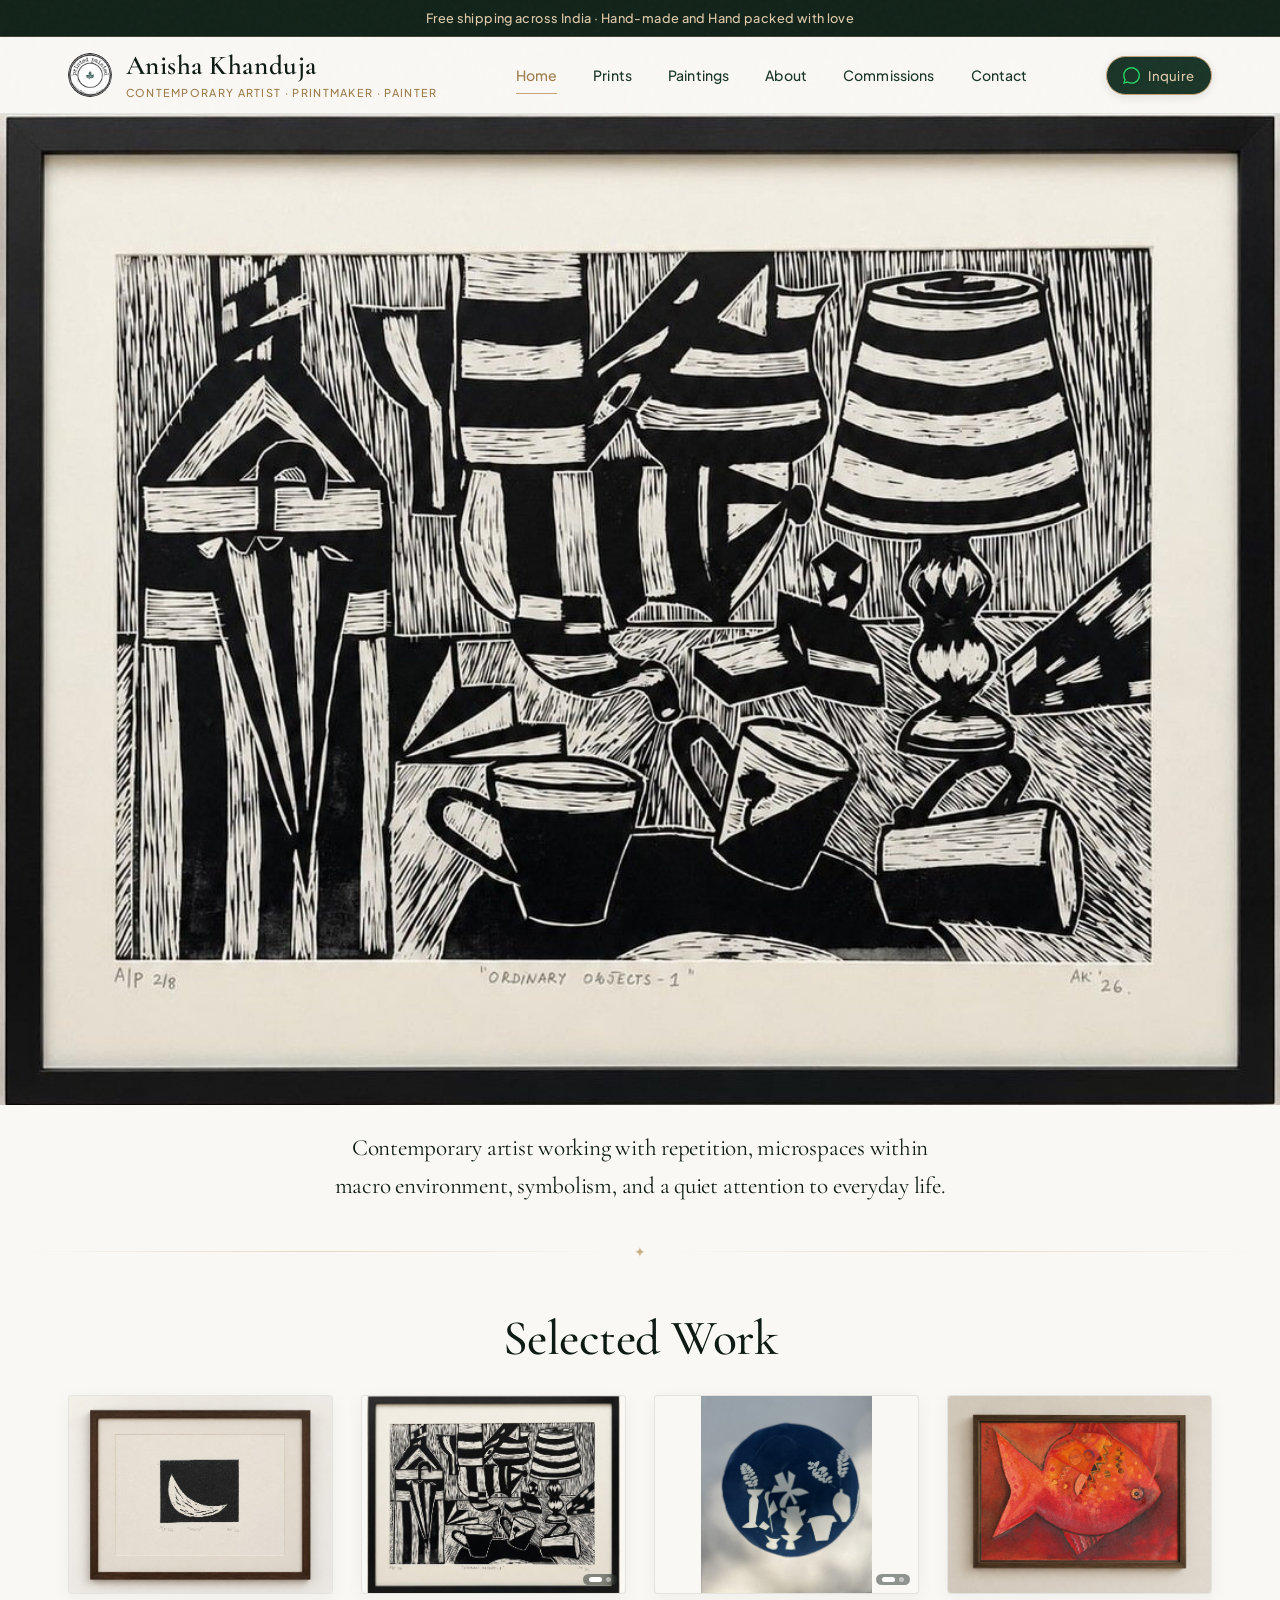
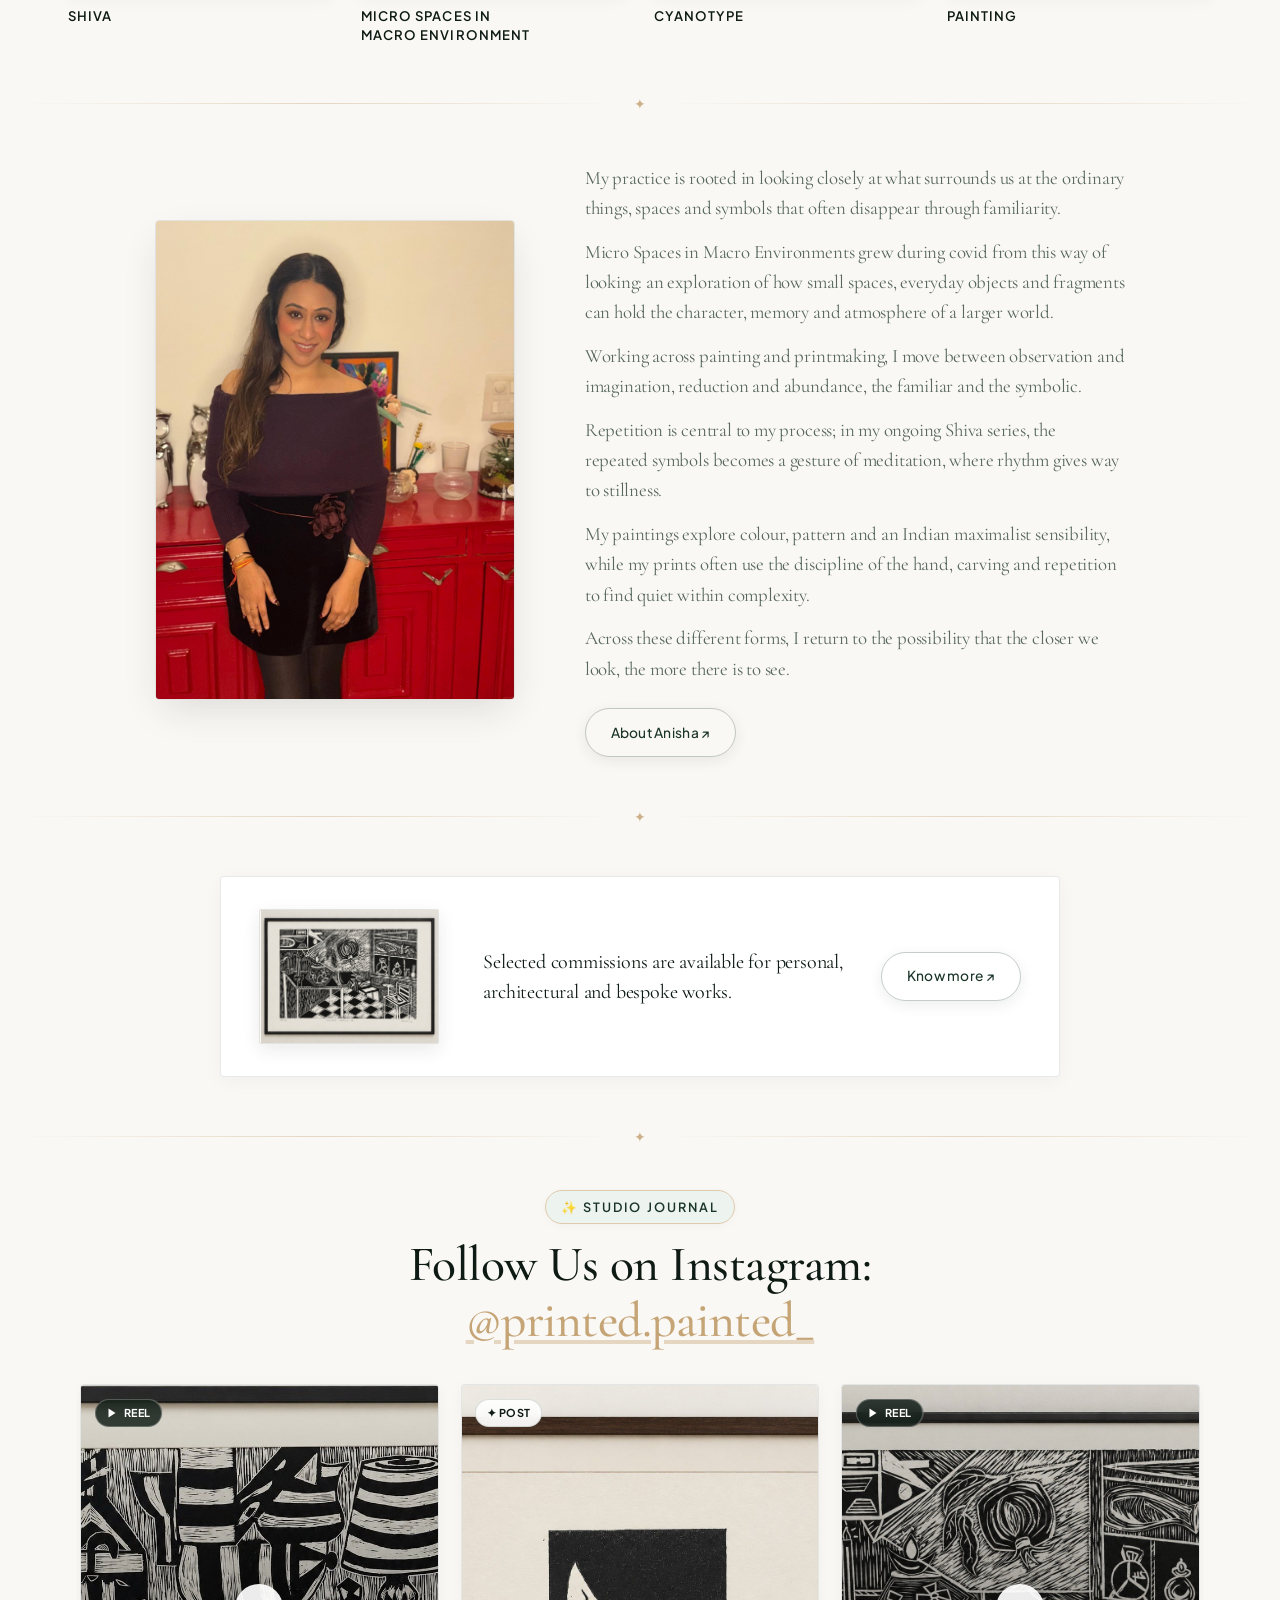
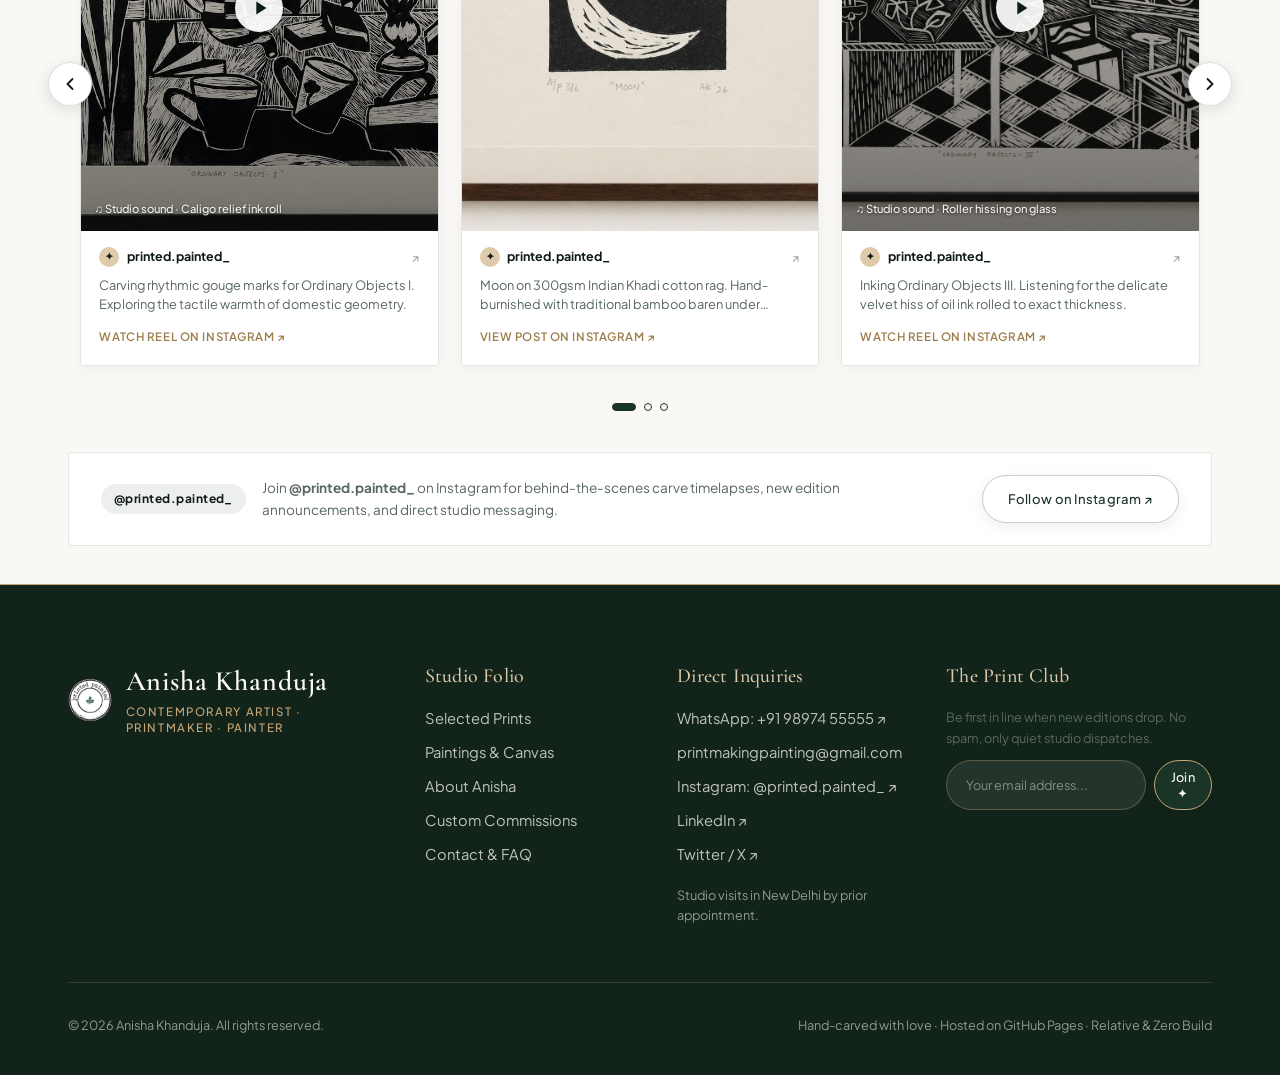
==== index.html @ 87124562 "Tighten section spacing, full-bleed hero slideshows, remove screen printing, update Instagram header" ====
<!DOCTYPE html>
<html lang="en">
<head>
  <meta charset="UTF-8">
  <meta name="viewport" content="width=device-width, initial-scale=1.0">
  
  <!-- Primary Meta Tags -->
  <title>Anisha Khanduja — Contemporary Artist · Printmaker · Painter</title>
  <meta name="title" content="Anisha Khanduja — Contemporary Artist · Printmaker · Painter">
  <meta name="description" content="Contemporary artist working with repetition, microspaces within macro environment, symbolism, and a quiet attention to everyday life. Original relief prints and paintings by Anisha Khanduja.">
  <meta name="keywords" content="contemporary artist, printmaker, painter, linocut prints, original paintings, relief printing, art monograph, Indian contemporary art">
  <meta name="author" content="Anisha Khanduja">

  <!-- Open Graph / Facebook / Instagram / WhatsApp -->
  <meta property="og:type" content="website">
  <meta property="og:title" content="Anisha Khanduja — Contemporary Artist · Printmaker · Painter">
  <meta property="og:description" content="Contemporary artist working with repetition, microspaces within macro environment, symbolism, and a quiet attention to everyday life.">
  <meta property="og:image" content="assets/img/prints/ordinary-objects-1.jpg">

  <!-- Twitter -->
  <meta property="twitter:card" content="summary_large_image">
  <meta property="twitter:title" content="Anisha Khanduja — Contemporary Artist · Printmaker · Painter">
  <meta property="twitter:description" content="Contemporary artist working with repetition, microspaces within macro environment, symbolism, and a quiet attention to everyday life.">
  <meta property="twitter:image" content="assets/img/prints/ordinary-objects-1.jpg">

  <!-- Favicon -->
  <link rel="icon" type="image/jpeg" href="assets/img/branding/logo.png">

  <!-- Google Fonts: Cormorant Garamond & Plus Jakarta Sans -->
  <link rel="preconnect" href="https://fonts.googleapis.com">
  <link rel="preconnect" href="https://fonts.gstatic.com" crossorigin>
  <link href="https://fonts.googleapis.com/css2?family=Cormorant+Garamond:ital,wght@0,300;0,400;0,500;0,600;0,700;1,400;1,600&family=Plus+Jakarta+Sans:ital,wght@0,400;0,500;0,600;0,700;1,400&display=swap" rel="stylesheet">

  <!-- Stylesheet (Relative Path for GitHub Pages) -->
  <link rel="stylesheet" href="css/style.css">
</head>
<body>

  <!-- Announcement Bar -->
  <div class="announcement-bar" role="region" aria-label="Announcement">
    <span>Free shipping across India · Hand-made and Hand packed with love</span>
  </div>

  <!-- Sticky Site Header -->
  <header class="site-header" id="header">
    <div class="container header-inner">
      <!-- Brand Wordmark -->
      <a href="index.html" class="brand" aria-label="Anisha Khanduja Studio Home">
        <img src="assets/img/branding/logo.png" alt="Anisha Khanduja Logo" class="brand-logo-img">
        <div class="brand-text">
          <span class="brand-name">Anisha Khanduja</span>
          <span class="brand-tagline">Contemporary Artist · Printmaker · Painter</span>
        </div>
      </a>

      <!-- Desktop Navigation -->
      <nav class="site-nav" aria-label="Main Navigation">
        <a href="index.html" class="nav-link active">Home</a>
        <a href="prints.html" class="nav-link">Prints</a>
        <a href="paintings.html" class="nav-link">Paintings</a>
        <a href="about.html" class="nav-link">About</a>
        <a href="commissions.html" class="nav-link">Commissions</a>
        <a href="contact.html" class="nav-link">Contact</a>
      </nav>

      <!-- Header Actions (Inquire on WhatsApp & Mobile Menu) -->
      <div class="header-actions">
        <a href="https://wa.me/919897455555" class="header-wa-btn" target="_blank" rel="noopener" aria-label="Inquire on WhatsApp">
          <svg width="17" height="17" viewBox="0 0 24 24" fill="currentColor">
            <path d="M.057 24l1.687-6.163c-1.041-1.804-1.588-3.849-1.587-5.946.003-6.556 5.338-11.891 11.893-11.891 3.181.001 6.167 1.24 8.413 3.488 2.245 2.248 3.481 5.236 3.48 8.414-.003 6.557-5.338 11.892-11.893 11.892-1.99-.001-3.951-.5-5.688-1.448l-6.305 1.654zm6.597-3.807c1.676.995 3.276 1.591 5.392 1.592 5.448 0 9.886-4.434 9.889-9.885.002-5.462-4.415-9.89-9.881-9.892-5.452 0-9.887 4.434-9.889 9.884-.001 2.225.651 3.891 1.746 5.634l-.999 3.648 3.742-.981z"/>
          </svg>
          <span class="header-wa-text">Inquire</span>
        </a>

        <!-- Mobile Hamburger Button -->
        <button class="menu-toggle" id="menu-toggle-btn" aria-label="Toggle navigation menu" aria-expanded="false">
          <span></span>
          <span></span>
          <span></span>
        </button>
      </div>
    </div>
  </header>

  <!-- Mobile Navigation Overlay & Slide Panel -->
  <div class="mobile-nav-overlay" id="mobile-nav-overlay"></div>
  <aside class="mobile-nav-panel" id="mobile-nav-panel" aria-label="Mobile Navigation">
    <div class="mobile-nav-header">
      <div class="brand">
        <img src="assets/img/branding/logo.png" alt="Anisha Khanduja Logo" class="brand-logo-img">
        <div class="brand-text">
          <span class="brand-name">Anisha Khanduja</span>
          <span class="brand-tagline">Contemporary Artist · Printmaker · Painter</span>
        </div>
      </div>
      <button class="modal-close-btn" id="mobile-nav-close" aria-label="Close menu">&times;</button>
    </div>
    <nav class="mobile-nav-links">
      <a href="index.html" class="mobile-nav-link active">Home</a>
      <a href="prints.html" class="mobile-nav-link">Prints</a>
      <a href="paintings.html" class="mobile-nav-link">Paintings</a>
      <a href="about.html" class="mobile-nav-link">About</a>
      <a href="commissions.html" class="mobile-nav-link">Commissions</a>
      <a href="contact.html" class="mobile-nav-link">Contact</a>
    </nav>
    <div class="mobile-nav-footer">
      <p style="font-size:var(--text-xs); color:var(--ink-muted); margin-bottom:1rem;">
        Questions about an edition or framing?
      </p>
      <a href="https://wa.me/919897455555" class="btn btn-whatsapp btn-full" target="_blank" rel="noopener">
        Chat on WhatsApp
      </a>
    </div>
  </aside>

  <!-- Main Page Content -->
  <main id="main-content">

    <!-- ================================================================
         HERO SECTION: Editorial Featured Artwork & Artist Intro
         ================================================================ -->
    <section class="hero-portfolio-section" id="hero">
      <!-- Full Horizontal Spread: Object 1 Covers the Entire Horizontal Space -->
      <div class="hero-fullwidth-spread reveal-on-scroll">
        <div class="hero-artwork-stage" id="hero-showcase-stage" title="Inspect relief ink texture">
          <div class="hero-artwork-mat">
            <img class="hero-showcase-img" id="hero-showcase-img" src="assets/img/prints/ordinary-objects-1.jpg" alt="Ordinary Objects I &mdash; artwork by Anisha Khanduja" width="1086" height="841" fetchpriority="high" decoding="async">
          </div>
          <div class="hero-loupe-lens" id="hero-loupe-lens"></div>
        </div>
      </div>

      <div class="container">
        <!-- Quiet Artist Intro (Beneath Featured Artwork, No Heading) -->
        <div class="hero-artist-intro-wrap reveal-on-scroll stagger-1">
          <p class="hero-artist-intro">
            Contemporary artist working with repetition, microspaces within macro environment, symbolism, and a quiet attention to everyday life.
          </p>
        </div>
      </div>
    </section>

    <!-- Gallery Architectural Divider -->
    <div class="gallery-divider" aria-hidden="true">
      <span class="divider-diamond">✦</span>
    </div>

    <!-- ================================================================
         SELECTED WORKS (4 Editorial Images in a Row)
         ================================================================ -->
    <section class="section selected-works-section" id="selected-works">
      <div class="container">
        
        <div class="section-header text-center reveal-on-scroll">
          <h2 class="section-title">Selected Work</h2>
        </div>

        <div class="selected-works-grid reveal-on-scroll">
          
          <!-- 1. SHIVA (Moon print) -->
          <div class="selected-work-item">
            <a href="prints.html" class="selected-work-card">
              <div class="selected-work-media">
                <img src="assets/img/prints/moon.jpg" alt="SHIVA — Moon print" loading="lazy">
              </div>
              <h3 class="selected-work-title">SHIVA</h3>
            </a>
          </div>

          <!-- 2. MICRO SPACES IN MACRO ENVIRONMENT (Ordinary Objects 1 & 3 Slideshow) -->
          <div class="selected-work-item">
            <a href="prints.html" class="selected-work-card">
              <div class="selected-work-media mini-slideshow" data-mini-slideshow data-interval="3400">
                <img class="mini-slide active" src="assets/img/prints/ordinary-objects-1.jpg" alt="Ordinary Objects I" loading="lazy">
                <img class="mini-slide" src="assets/img/prints/ordinary-objects-3.jpg" alt="Ordinary Objects III" loading="lazy">
                <div class="mini-slide-indicators" aria-hidden="true">
                  <span class="mini-slide-dot active"></span>
                  <span class="mini-slide-dot"></span>
                </div>
              </div>
              <h3 class="selected-work-title">MICRO SPACES IN MACRO ENVIRONMENT</h3>
            </a>
          </div>

          <!-- 3. CYANOTYPE (Circle 1 & Circle 2 Slideshow) -->
          <div class="selected-work-item">
            <a href="prints.html" class="selected-work-card">
              <div class="selected-work-media mini-slideshow" data-mini-slideshow data-interval="3400">
                <img class="mini-slide active" src="assets/img/cyanotype/cyanotype-circle-1.jpg" alt="Cyanotype Circle 1" loading="lazy">
                <img class="mini-slide" src="assets/img/cyanotype/cyanotype-circle-2.jpg" alt="Cyanotype Circle 2" loading="lazy">
                <div class="mini-slide-indicators" aria-hidden="true">
                  <span class="mini-slide-dot active"></span>
                  <span class="mini-slide-dot"></span>
                </div>
              </div>
              <h3 class="selected-work-title">CYANOTYPE</h3>
            </a>
          </div>

          <!-- 4. PAINTING (Fish Painting) -->
          <div class="selected-work-item">
            <a href="paintings.html" class="selected-work-card">
              <div class="selected-work-media">
                <img src="assets/img/paintings/fish-painting.jpg" alt="Fish Painting by Anisha Khanduja" loading="lazy">
              </div>
              <h3 class="selected-work-title">PAINTING</h3>
            </a>
          </div>

        </div>

      </div>
    </section>

    <!-- Gallery Architectural Divider -->
    <div class="gallery-divider" aria-hidden="true">
      <span class="divider-diamond">✦</span>
    </div>

    <!-- ================================================================
         ABOUT THE ARTIST (Short statement & photo parallel to text)
         ================================================================ -->
    <section class="section home-about-section" id="about-intro">
      <div class="container">
        <div class="home-about-parallel-grid reveal-on-scroll">
          <div class="home-about-media">
            <img src="assets/img/studio/anisha-khanduja.jpg" alt="Anisha Khanduja in the studio" loading="lazy">
          </div>
          <div class="home-about-content">
            <div class="home-about-text">
              <p>My practice is rooted in looking closely at what surrounds us at the ordinary things, spaces and symbols that often disappear through familiarity.</p>
              <p>Micro Spaces in Macro Environments grew during covid from this way of looking: an exploration of how small spaces, everyday objects and fragments can hold the character, memory and atmosphere of a larger world.</p>
              <p>Working across painting and printmaking, I move between observation and imagination, reduction and abundance, the familiar and the symbolic.</p>
              <p>Repetition is central to my process; in my ongoing Shiva series, the repeated symbols becomes a gesture of meditation, where rhythm gives way to stillness.</p>
              <p>My paintings explore colour, pattern and an Indian maximalist sensibility, while my prints often use the discipline of the hand, carving and repetition to find quiet within complexity.</p>
              <p>Across these different forms, I return to the possibility that the closer we look, the more there is to see.</p>
            </div>
            <div class="home-about-action">
              <a href="about.html" class="btn btn-secondary">
                About Anisha ↗
              </a>
            </div>
          </div>
        </div>
      </div>
    </section>

    <!-- Gallery Architectural Divider -->
    <div class="gallery-divider" aria-hidden="true">
      <span class="divider-diamond">✦</span>
    </div>

    <!-- ================================================================
         COMMISSIONS SECTION (Object 3 image reduced, adjacent in same horizon)
         ================================================================ -->
    <section class="section home-commissions-section" id="commissions-intro">
      <div class="container">
        <div class="home-commissions-horizon-wrap reveal-on-scroll">
          <!-- Reduced Compact Image: Object 3 Art Piece -->
          <div class="home-commissions-thumb">
            <img src="assets/img/prints/ordinary-objects-3.jpg" alt="Ordinary Objects III linocut print by Anisha Khanduja" loading="lazy">
          </div>
          <!-- Adjacent in Same Horizon: Text & CTA -->
          <div class="home-commissions-horizon-content">
            <p class="home-commissions-text">
              Selected commissions are available for personal, architectural and bespoke works.
            </p>
            <div class="home-commissions-action">
              <a href="commissions.html" class="btn btn-secondary">
                Know more ↗
              </a>
            </div>
          </div>
        </div>
      </div>
    </section>

    <!-- Gallery Architectural Divider -->
    <div class="gallery-divider" aria-hidden="true">
      <span class="divider-diamond">✦</span>
    </div>

    <!-- ================================================================
         INSTAGRAM FEEDS & REELS SLIDESHOW
         ================================================================ -->
    <section class="section insta-strip-section" id="instagram">
      <div class="container">
        <div class="section-header text-center reveal-on-scroll">
          <div class="eyebrow">✨ Studio Journal</div>
          <h2 class="section-title">Follow Us on Instagram: <a href="https://www.instagram.com/printed.painted_/" target="_blank" rel="noopener" class="insta-title-link">@printed.painted_</a></h2>
        </div>

        <!-- Carousel Container -->
        <div class="insta-carousel-wrap reveal-on-scroll stagger-1" id="insta-carousel" aria-roledescription="carousel" aria-label="Instagram posts and reels">
          
          <!-- Prev / Next Controls -->
          <button class="insta-nav-btn insta-prev-btn" id="insta-prev-btn" aria-label="Previous Instagram slide" type="button">
            <svg width="20" height="20" viewBox="0 0 24 24" fill="none" stroke="currentColor" stroke-width="2.2" stroke-linecap="round" stroke-linejoin="round">
              <polyline points="15 18 9 12 15 6"></polyline>
            </svg>
          </button>
          
          <button class="insta-nav-btn insta-next-btn" id="insta-next-btn" aria-label="Next Instagram slide" type="button">
            <svg width="20" height="20" viewBox="0 0 24 24" fill="none" stroke="currentColor" stroke-width="2.2" stroke-linecap="round" stroke-linejoin="round">
              <polyline points="9 18 15 12 9 6"></polyline>
            </svg>
          </button>

          <!-- Slides Track Window -->
          <div class="insta-carousel-viewport" id="insta-viewport">
            <div class="insta-carousel-track" id="insta-track">
              <!-- Slide 1: Reel -->
              <div class="insta-slide" data-type="reel">
                <a href="https://www.instagram.com/printed.painted_/" target="_blank" rel="noopener" class="insta-slide-card" aria-label="Watch Carving Ordinary Objects I on Instagram Reel">
                  <div class="insta-slide-media">
                    <img src="assets/img/prints/ordinary-objects-1.jpg" alt="Carving linocut block in studio" loading="lazy">
                    <span class="insta-badge insta-badge-reel">
                      <svg width="12" height="12" viewBox="0 0 24 24" fill="currentColor"><polygon points="5 3 19 12 5 21 5 3"/></svg>
                      Reel
                    </span>
                    <div class="insta-reel-play-overlay">
                      <div class="insta-play-icon">
                        <svg width="22" height="22" viewBox="0 0 24 24" fill="currentColor"><polygon points="8 5 19 12 8 19 8 5"/></svg>
                      </div>
                      <span class="insta-audio-tag">♫ Studio sound · Caligo relief ink roll</span>
                    </div>
                  </div>
                  <div class="insta-slide-meta">
                    <div class="insta-account-row">
                      <span class="insta-avatar">✦</span>
                      <span class="insta-username">printed.painted_</span>
                      <span class="insta-icon-glyph">↗</span>
                    </div>
                    <p class="insta-caption">Carving rhythmic gouge marks for Ordinary Objects I. Exploring the tactile warmth of domestic geometry.</p>
                    <span class="insta-view-cta">Watch Reel on Instagram ↗</span>
                  </div>
                </a>
              </div>

              <!-- Slide 2: Post -->
              <div class="insta-slide" data-type="post">
                <a href="https://www.instagram.com/printed.painted_/" target="_blank" rel="noopener" class="insta-slide-card" aria-label="View Moon print on Khadi paper on Instagram">
                  <div class="insta-slide-media">
                    <img src="assets/img/prints/moon.jpg" alt="Moon crescent print on handmade paper" loading="lazy">
                    <span class="insta-badge insta-badge-post">
                      ✦ Post
                    </span>
                  </div>
                  <div class="insta-slide-meta">
                    <div class="insta-account-row">
                      <span class="insta-avatar">✦</span>
                      <span class="insta-username">printed.painted_</span>
                      <span class="insta-icon-glyph">↗</span>
                    </div>
                    <p class="insta-caption">Moon on 300gsm Indian Khadi cotton rag. Hand-burnished with traditional bamboo baren under morning light.</p>
                    <span class="insta-view-cta">View Post on Instagram ↗</span>
                  </div>
                </a>
              </div>

              <!-- Slide 3: Reel -->
              <div class="insta-slide" data-type="reel">
                <a href="https://www.instagram.com/printed.painted_/" target="_blank" rel="noopener" class="insta-slide-card" aria-label="Watch Inking the Plate Reel on Instagram">
                  <div class="insta-slide-media">
                    <img src="assets/img/prints/ordinary-objects-3.jpg" alt="Inking process of linocut edition" loading="lazy">
                    <span class="insta-badge insta-badge-reel">
                      <svg width="12" height="12" viewBox="0 0 24 24" fill="currentColor"><polygon points="5 3 19 12 5 21 5 3"/></svg>
                      Reel
                    </span>
                    <div class="insta-reel-play-overlay">
                      <div class="insta-play-icon">
                        <svg width="22" height="22" viewBox="0 0 24 24" fill="currentColor"><polygon points="8 5 19 12 8 19 8 5"/></svg>
                      </div>
                      <span class="insta-audio-tag">♫ Studio sound · Roller hissing on glass</span>
                    </div>
                  </div>
                  <div class="insta-slide-meta">
                    <div class="insta-account-row">
                      <span class="insta-avatar">✦</span>
                      <span class="insta-username">printed.painted_</span>
                      <span class="insta-icon-glyph">↗</span>
                    </div>
                    <p class="insta-caption">Inking Ordinary Objects III. Listening for the delicate velvet hiss of oil ink rolled to exact thickness.</p>
                    <span class="insta-view-cta">Watch Reel on Instagram ↗</span>
                  </div>
                </a>
              </div>

              <!-- Slide 4: Post -->
              <div class="insta-slide" data-type="post">
                <a href="https://www.instagram.com/printed.painted_/" target="_blank" rel="noopener" class="insta-slide-card" aria-label="View Shelter print diptych on Instagram">
                  <div class="insta-slide-media">
                    <img src="assets/img/prints/shelter.jpg" alt="Shelter diptych print edition" loading="lazy">
                    <span class="insta-badge insta-badge-post">
                      ✦ Post
                    </span>
                  </div>
                  <div class="insta-slide-meta">
                    <div class="insta-account-row">
                      <span class="insta-avatar">✦</span>
                      <span class="insta-username">printed.painted_</span>
                      <span class="insta-icon-glyph">↗</span>
                    </div>
                    <p class="insta-caption">Shelter — a quiet diptych study in sanctuary. Protection, inner warmth, and tactile stillness.</p>
                    <span class="insta-view-cta">View Post on Instagram ↗</span>
                  </div>
                </a>
              </div>

              <!-- Slide 5: Reel -->
              <div class="insta-slide" data-type="reel">
                <a href="https://www.instagram.com/printed.painted_/" target="_blank" rel="noopener" class="insta-slide-card" aria-label="Watch Paper Reveal Pull Reel on Instagram">
                  <div class="insta-slide-media">
                    <img src="assets/img/prints/ordinary-objects-1.jpg" alt="Slow paper peel reveal in print studio" loading="lazy">
                    <span class="insta-badge insta-badge-reel">
                      <svg width="12" height="12" viewBox="0 0 24 24" fill="currentColor"><polygon points="5 3 19 12 5 21 5 3"/></svg>
                      Reel
                    </span>
                    <div class="insta-reel-play-overlay">
                      <div class="insta-play-icon">
                        <svg width="22" height="22" viewBox="0 0 24 24" fill="currentColor"><polygon points="8 5 19 12 8 19 8 5"/></svg>
                      </div>
                      <span class="insta-audio-tag">♫ The reveal pull · Crisp paper sound</span>
                    </div>
                  </div>
                  <div class="insta-slide-meta">
                    <div class="insta-account-row">
                      <span class="insta-avatar">✦</span>
                      <span class="insta-username">printed.painted_</span>
                      <span class="insta-icon-glyph">↗</span>
                    </div>
                    <p class="insta-caption">The slow reveal: lifting Somerset Velvet cotton paper off the inked plate. Pure tactile satisfaction.</p>
                    <span class="insta-view-cta">Watch Reel on Instagram ↗</span>
                  </div>
                </a>
              </div>
            </div>
          </div>

          <!-- Pagination Dots -->
          <div class="insta-carousel-dots" id="insta-dots" aria-label="Slideshow indicators"></div>
          
        </div>

        <!-- Follow on Instagram Action Card -->
        <div class="insta-follow-card reveal-on-scroll stagger-2">
          <div class="insta-follow-content">
            <span class="insta-handle-pill">@printed.painted_</span>
            <p class="insta-follow-text">
              Join <strong>@printed.painted_</strong> on Instagram for behind-the-scenes carve timelapses, new edition announcements, and direct studio messaging.
            </p>
          </div>
          <a href="https://www.instagram.com/printed.painted_/" target="_blank" rel="noopener" class="btn btn-secondary insta-follow-btn">
            Follow on Instagram ↗
          </a>
        </div>

      </div>
    </section>

  </main>

  <!-- ====================================================================
       SITE FOOTER
       ==================================================================== -->
  <footer class="site-footer" id="contact">
    <div class="container">
      <div class="footer-grid">
        <!-- Col 1: Brand & Tagline -->
        <div class="footer-brand">
          <a href="index.html" class="brand">
            <img src="assets/img/branding/logo.png" alt="Anisha Khanduja Logo" class="brand-logo-img">
            <div class="brand-text">
              <span class="brand-name">Anisha Khanduja</span>
              <span class="brand-tagline">Contemporary Artist · Printmaker · Painter</span>
            </div>
          </a>
        </div>

        <!-- Col 2: Navigation -->
        <div>
          <h4 class="footer-col-title">Studio Folio</h4>
          <div class="footer-links">
            <a href="prints.html">Selected Prints</a>
            <a href="paintings.html">Paintings & Canvas</a>
            <a href="about.html">About Anisha</a>
            <a href="commissions.html">Custom Commissions</a>
            <a href="contact.html">Contact & FAQ</a>
          </div>
        </div>

        <!-- Col 3: Direct Inquiries -->
        <div>
          <h4 class="footer-col-title">Direct Inquiries</h4>
          <div class="footer-links">
            <a href="https://wa.me/919897455555" target="_blank" rel="noopener">WhatsApp: +91 98974 55555 ↗</a>
            <a href="mailto:printmakingpainting@gmail.com">printmakingpainting@gmail.com</a>
            <a href="https://www.instagram.com/printed.painted_/" target="_blank" rel="noopener">Instagram: @printed.painted_ ↗</a>
            <a href="https://www.linkedin.com/in/dr-anisha-khanduja-98795b39?utm_source=share_via&utm_content=profile&utm_medium=member_android" target="_blank" rel="noopener">LinkedIn ↗</a>
            <a href="https://x.com/AnishaKhanduja?s=20" target="_blank" rel="noopener">Twitter / X ↗</a>
            <span style="font-size:var(--text-xs); color:var(--ink-muted); margin-top:0.5rem;">
              Studio visits in New Delhi by prior appointment.
            </span>
          </div>
        </div>

        <!-- Col 4: Newsletter -->
        <div>
          <h4 class="footer-col-title">The Print Club</h4>
          <p style="font-size:var(--text-xs); color:var(--ink-light); margin-bottom:0.5rem;">
            Be first in line when new editions drop. No spam, only quiet studio dispatches.
          </p>
          <form class="newsletter-form" id="newsletter-form" action="https://formsubmit.co/printmakingpainting@gmail.com" method="POST">
            <input type="hidden" name="_subject" value="New Print Club Subscriber — Anisha Khanduja Studio">
            <input type="hidden" name="_template" value="table">
            <input type="hidden" name="_captcha" value="false">
            <input type="email" name="email" class="newsletter-input" placeholder="Your email address..." required aria-label="Your email address">
            <button type="submit" class="btn btn-sm btn-primary">Join ✦</button>
          </form>
        </div>
      </div>

      <!-- Footer Bottom -->
      <div class="footer-bottom">
        <div>
          © <span id="copyright-year">2026</span> Anisha Khanduja. All rights reserved.
        </div>
        <div>
          Hand-carved with love · Hosted on GitHub Pages · Relative & Zero Build
        </div>
      </div>
    </div>
  </footer>



  <!-- ====================================================================
       ARTWORK DETAIL MODAL (LIGHTBOX)
       ==================================================================== -->
  <div class="modal-overlay" id="artwork-modal-overlay" role="dialog" aria-modal="true" aria-label="Artwork Details">
    <div class="modal-dialog" id="artwork-modal-dialog"></div>
  </div>

  <!-- ====================================================================
       SCRIPTS (Plain Vanilla JS, Zero Build Step, Zero CORS Issues)
       ==================================================================== -->
  <script src="assets/data/products.js"></script>
  <script src="js/cart.js"></script>
  <script src="js/gallery.js"></script>
  <script src="js/ui.js"></script>
  <script src="js/main.js"></script>
</body>
</html>
---- css/style.css ----
/**
 * ====================================================================
 * Anisha Khanduja Studio - Master Stylesheet (style.css)
 * ====================================================================
 * Combines Google Fonts, tokens, base resets, components, and utilities.
 * All paths are relative.
 */

/* Google Fonts: Cormorant Garamond (Majestic Editorial Serif) + Plus Jakarta Sans (Clean Understated Sans) */
@import url('https://fonts.googleapis.com/css2?family=Cormorant+Garamond:ital,wght@0,300;0,400;0,500;0,600;0,700;1,400;1,600&family=Plus+Jakarta+Sans:ital,wght@0,400;0,500;0,600;0,700;1,400&display=swap');

/* Modular Stylesheets */
@import url('./tokens.css');
@import url('./base.css');
@import url('./components.css');
@import url('./utilities.css');
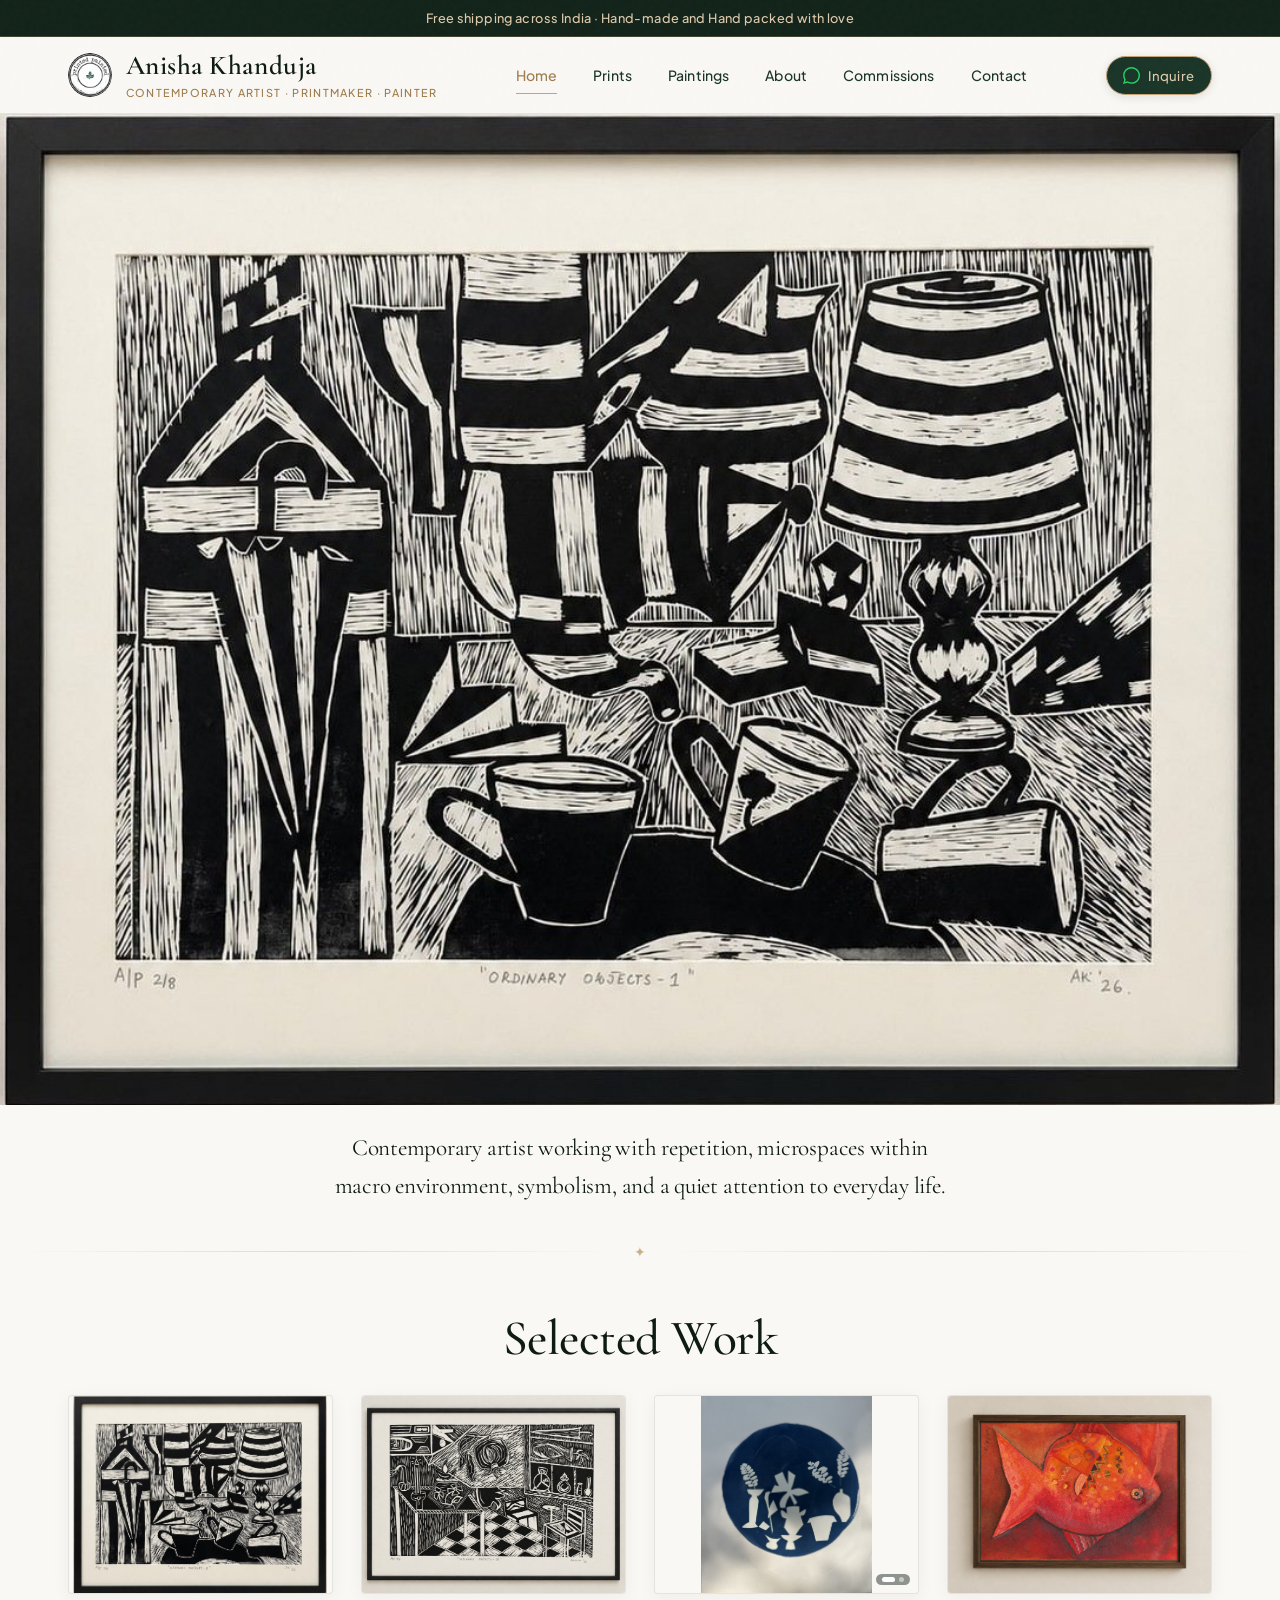
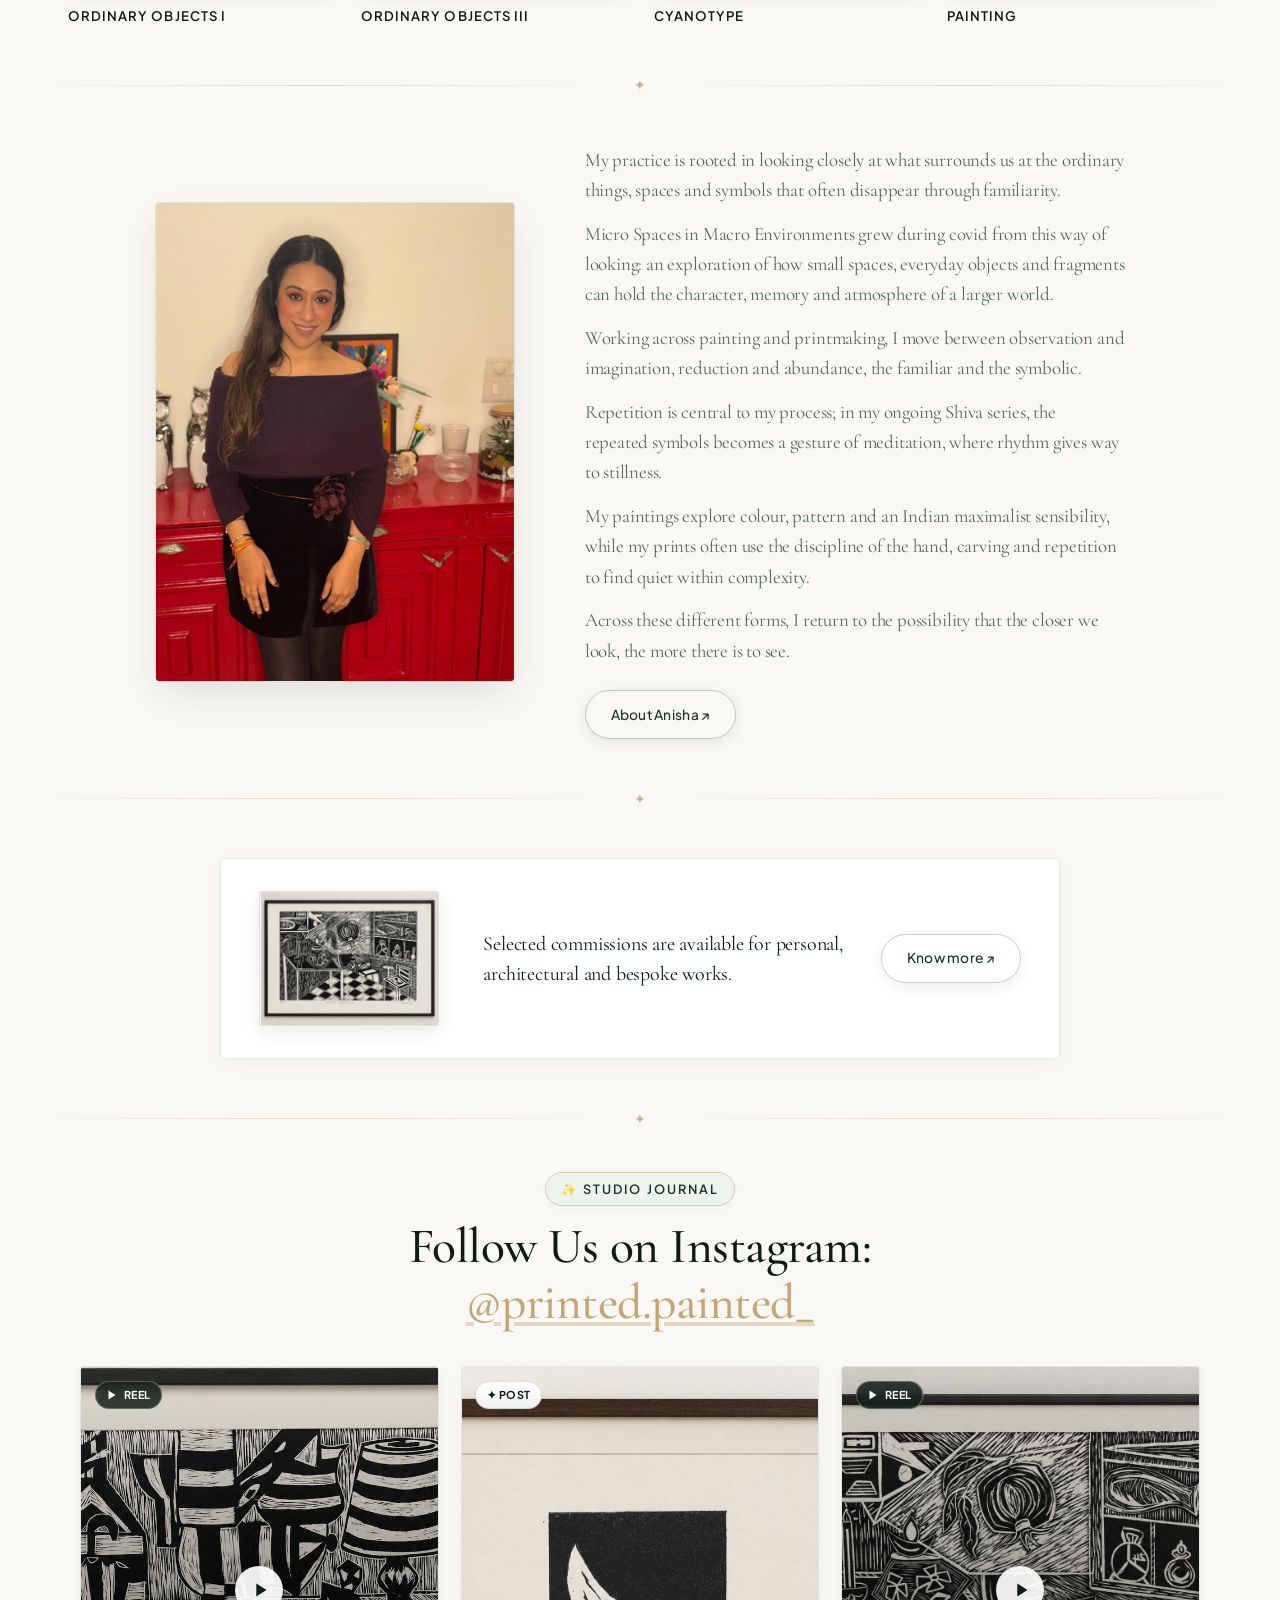
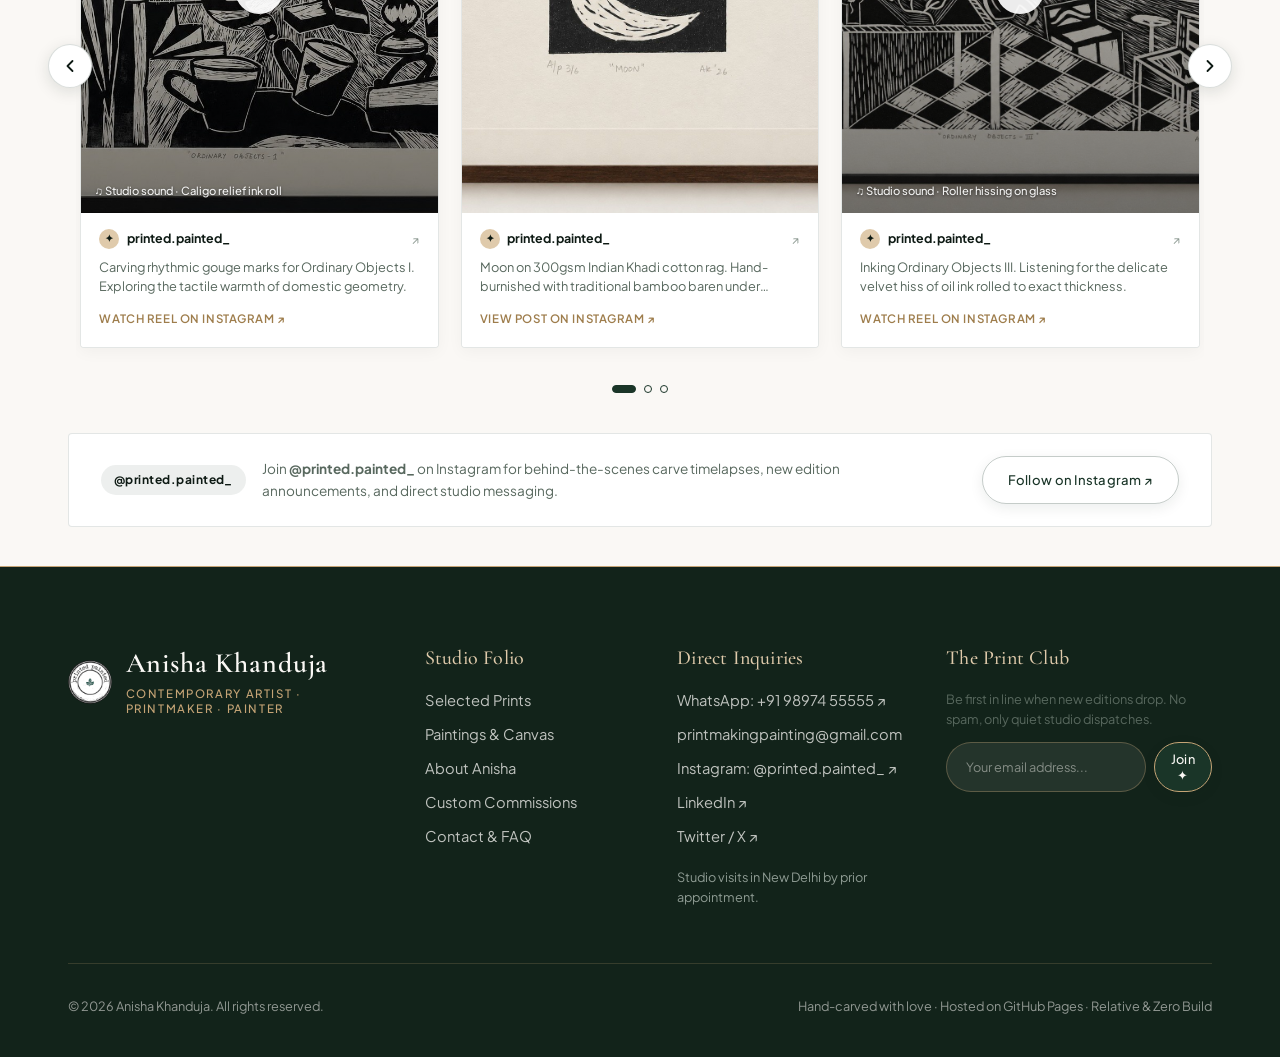
==== commit 9eee6260: "Update artwork images, replace archival paper copy, and add magnifying loupe across pages" ====
--- a/index.html
+++ b/index.html
@@ -45,7 +45,7 @@
   <header class="site-header" id="header">
     <div class="container header-inner">
       <!-- Brand Wordmark -->
-      <a href="index.html" class="brand" aria-label="Anisha Khanduja Studio Home">
+      <a href="./" class="brand" aria-label="Anisha Khanduja Studio Home">
         <img src="assets/img/branding/logo.png" alt="Anisha Khanduja Logo" class="brand-logo-img">
         <div class="brand-text">
           <span class="brand-name">Anisha Khanduja</span>
@@ -55,12 +55,12 @@
 
       <!-- Desktop Navigation -->
       <nav class="site-nav" aria-label="Main Navigation">
-        <a href="index.html" class="nav-link active">Home</a>
-        <a href="prints.html" class="nav-link">Prints</a>
-        <a href="paintings.html" class="nav-link">Paintings</a>
-        <a href="about.html" class="nav-link">About</a>
-        <a href="commissions.html" class="nav-link">Commissions</a>
-        <a href="contact.html" class="nav-link">Contact</a>
+        <a href="./" class="nav-link active">Home</a>
+        <a href="prints/" class="nav-link">Prints</a>
+        <a href="paintings/" class="nav-link">Paintings</a>
+        <a href="about/" class="nav-link">About</a>
+        <a href="commissions/" class="nav-link">Commissions</a>
+        <a href="contact/" class="nav-link">Contact</a>
       </nav>
 
       <!-- Header Actions (Inquire on WhatsApp & Mobile Menu) -->
@@ -96,12 +96,12 @@
       <button class="modal-close-btn" id="mobile-nav-close" aria-label="Close menu">&times;</button>
     </div>
     <nav class="mobile-nav-links">
-      <a href="index.html" class="mobile-nav-link active">Home</a>
-      <a href="prints.html" class="mobile-nav-link">Prints</a>
-      <a href="paintings.html" class="mobile-nav-link">Paintings</a>
-      <a href="about.html" class="mobile-nav-link">About</a>
-      <a href="commissions.html" class="mobile-nav-link">Commissions</a>
-      <a href="contact.html" class="mobile-nav-link">Contact</a>
+      <a href="./" class="mobile-nav-link active">Home</a>
+      <a href="prints/" class="mobile-nav-link">Prints</a>
+      <a href="paintings/" class="mobile-nav-link">Paintings</a>
+      <a href="about/" class="mobile-nav-link">About</a>
+      <a href="commissions/" class="mobile-nav-link">Commissions</a>
+      <a href="contact/" class="mobile-nav-link">Contact</a>
     </nav>
     <div class="mobile-nav-footer">
       <p style="font-size:var(--text-xs); color:var(--ink-muted); margin-bottom:1rem;">
@@ -157,49 +157,44 @@
 
         <div class="selected-works-grid reveal-on-scroll">
           
-          <!-- 1. SHIVA (Moon print) -->
+          <!-- 1. ORDINARY OBJECTS I -->
           <div class="selected-work-item">
-            <a href="prints.html" class="selected-work-card">
+            <a href="prints/" class="selected-work-card">
               <div class="selected-work-media">
-                <img src="assets/img/prints/moon.jpg" alt="SHIVA — Moon print" loading="lazy">
-              </div>
-              <h3 class="selected-work-title">SHIVA</h3>
+                <img src="assets/img/prints/ordinary-objects-1.jpg" alt="Ordinary Objects I — Relief linocut print" loading="lazy">
+              </div>
+              <h3 class="selected-work-title">ORDINARY OBJECTS I</h3>
             </a>
           </div>
 
-          <!-- 2. MICRO SPACES IN MACRO ENVIRONMENT (Ordinary Objects 1 & 3 Slideshow) -->
+          <!-- 2. ORDINARY OBJECTS III -->
           <div class="selected-work-item">
-            <a href="prints.html" class="selected-work-card">
+            <a href="prints/" class="selected-work-card">
+              <div class="selected-work-media">
+                <img src="assets/img/prints/ordinary-objects-3.jpg" alt="Ordinary Objects III — Relief linocut print" loading="lazy">
+              </div>
+              <h3 class="selected-work-title">ORDINARY OBJECTS III</h3>
+            </a>
+          </div>
+
+          <!-- 3. CYANOTYPE (Cyanotype Circle & Cyanotype Food Slideshow) -->
+          <div class="selected-work-item">
+            <a href="prints/" class="selected-work-card">
               <div class="selected-work-media mini-slideshow" data-mini-slideshow data-interval="3400">
-                <img class="mini-slide active" src="assets/img/prints/ordinary-objects-1.jpg" alt="Ordinary Objects I" loading="lazy">
-                <img class="mini-slide" src="assets/img/prints/ordinary-objects-3.jpg" alt="Ordinary Objects III" loading="lazy">
+                <img class="mini-slide active" src="assets/img/cyanotype/cyanotype-circle.png" alt="Cyanotype Circle" loading="lazy">
+                <img class="mini-slide" src="assets/img/cyanotype/cyanotype-food.png" alt="Cyanotype Food" loading="lazy">
                 <div class="mini-slide-indicators" aria-hidden="true">
                   <span class="mini-slide-dot active"></span>
                   <span class="mini-slide-dot"></span>
                 </div>
               </div>
-              <h3 class="selected-work-title">MICRO SPACES IN MACRO ENVIRONMENT</h3>
-            </a>
-          </div>
-
-          <!-- 3. CYANOTYPE (Circle 1 & Circle 2 Slideshow) -->
-          <div class="selected-work-item">
-            <a href="prints.html" class="selected-work-card">
-              <div class="selected-work-media mini-slideshow" data-mini-slideshow data-interval="3400">
-                <img class="mini-slide active" src="assets/img/cyanotype/cyanotype-circle-1.jpg" alt="Cyanotype Circle 1" loading="lazy">
-                <img class="mini-slide" src="assets/img/cyanotype/cyanotype-circle-2.jpg" alt="Cyanotype Circle 2" loading="lazy">
-                <div class="mini-slide-indicators" aria-hidden="true">
-                  <span class="mini-slide-dot active"></span>
-                  <span class="mini-slide-dot"></span>
-                </div>
-              </div>
               <h3 class="selected-work-title">CYANOTYPE</h3>
             </a>
           </div>
 
           <!-- 4. PAINTING (Fish Painting) -->
           <div class="selected-work-item">
-            <a href="paintings.html" class="selected-work-card">
+            <a href="paintings/" class="selected-work-card">
               <div class="selected-work-media">
                 <img src="assets/img/paintings/fish-painting.jpg" alt="Fish Painting by Anisha Khanduja" loading="lazy">
               </div>
@@ -236,7 +231,7 @@
               <p>Across these different forms, I return to the possibility that the closer we look, the more there is to see.</p>
             </div>
             <div class="home-about-action">
-              <a href="about.html" class="btn btn-secondary">
+              <a href="about/" class="btn btn-secondary">
                 About Anisha ↗
               </a>
             </div>
@@ -266,7 +261,7 @@
               Selected commissions are available for personal, architectural and bespoke works.
             </p>
             <div class="home-commissions-action">
-              <a href="commissions.html" class="btn btn-secondary">
+              <a href="commissions/" class="btn btn-secondary">
                 Know more ↗
               </a>
             </div>
@@ -468,7 +463,7 @@
       <div class="footer-grid">
         <!-- Col 1: Brand & Tagline -->
         <div class="footer-brand">
-          <a href="index.html" class="brand">
+          <a href="./" class="brand">
             <img src="assets/img/branding/logo.png" alt="Anisha Khanduja Logo" class="brand-logo-img">
             <div class="brand-text">
               <span class="brand-name">Anisha Khanduja</span>
@@ -481,11 +476,11 @@
         <div>
           <h4 class="footer-col-title">Studio Folio</h4>
           <div class="footer-links">
-            <a href="prints.html">Selected Prints</a>
-            <a href="paintings.html">Paintings & Canvas</a>
-            <a href="about.html">About Anisha</a>
-            <a href="commissions.html">Custom Commissions</a>
-            <a href="contact.html">Contact & FAQ</a>
+            <a href="prints/">Selected Prints</a>
+            <a href="paintings/">Paintings & Canvas</a>
+            <a href="about/">About Anisha</a>
+            <a href="commissions/">Custom Commissions</a>
+            <a href="contact/">Contact & FAQ</a>
           </div>
         </div>
 
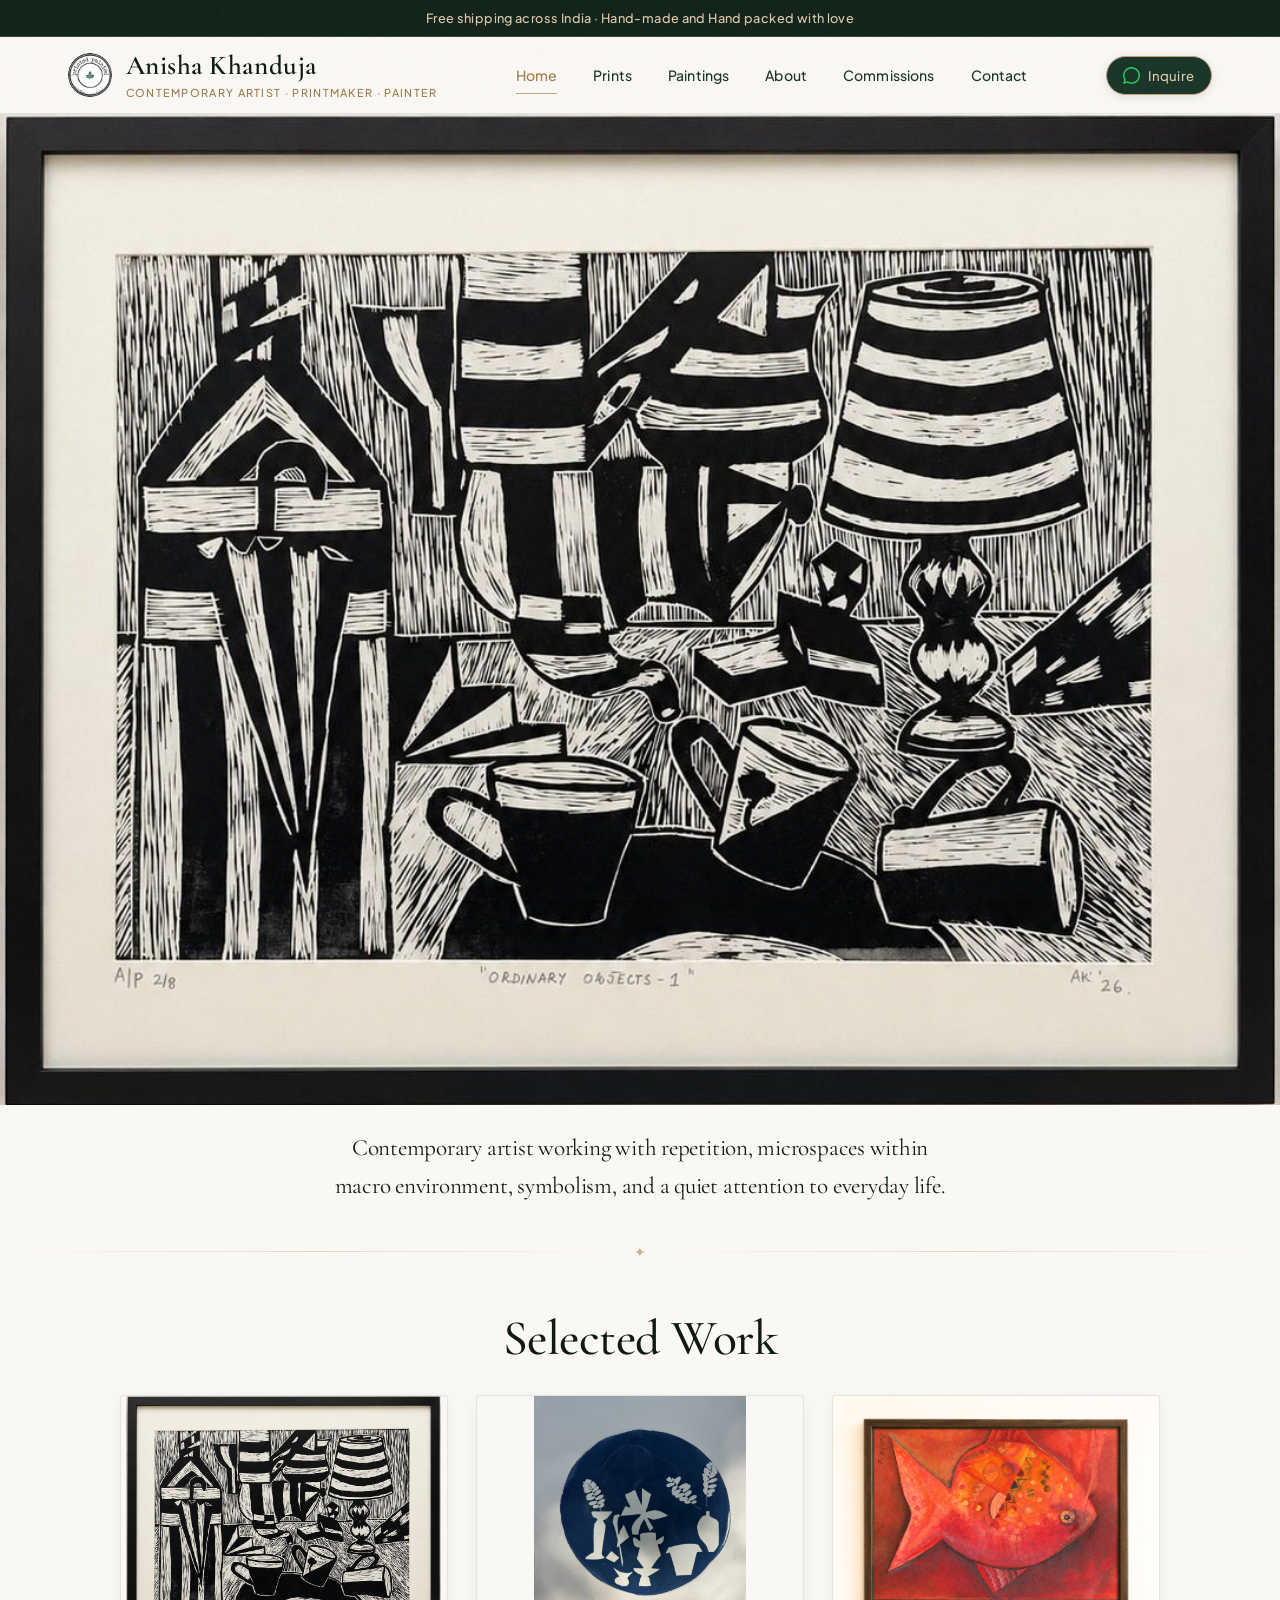
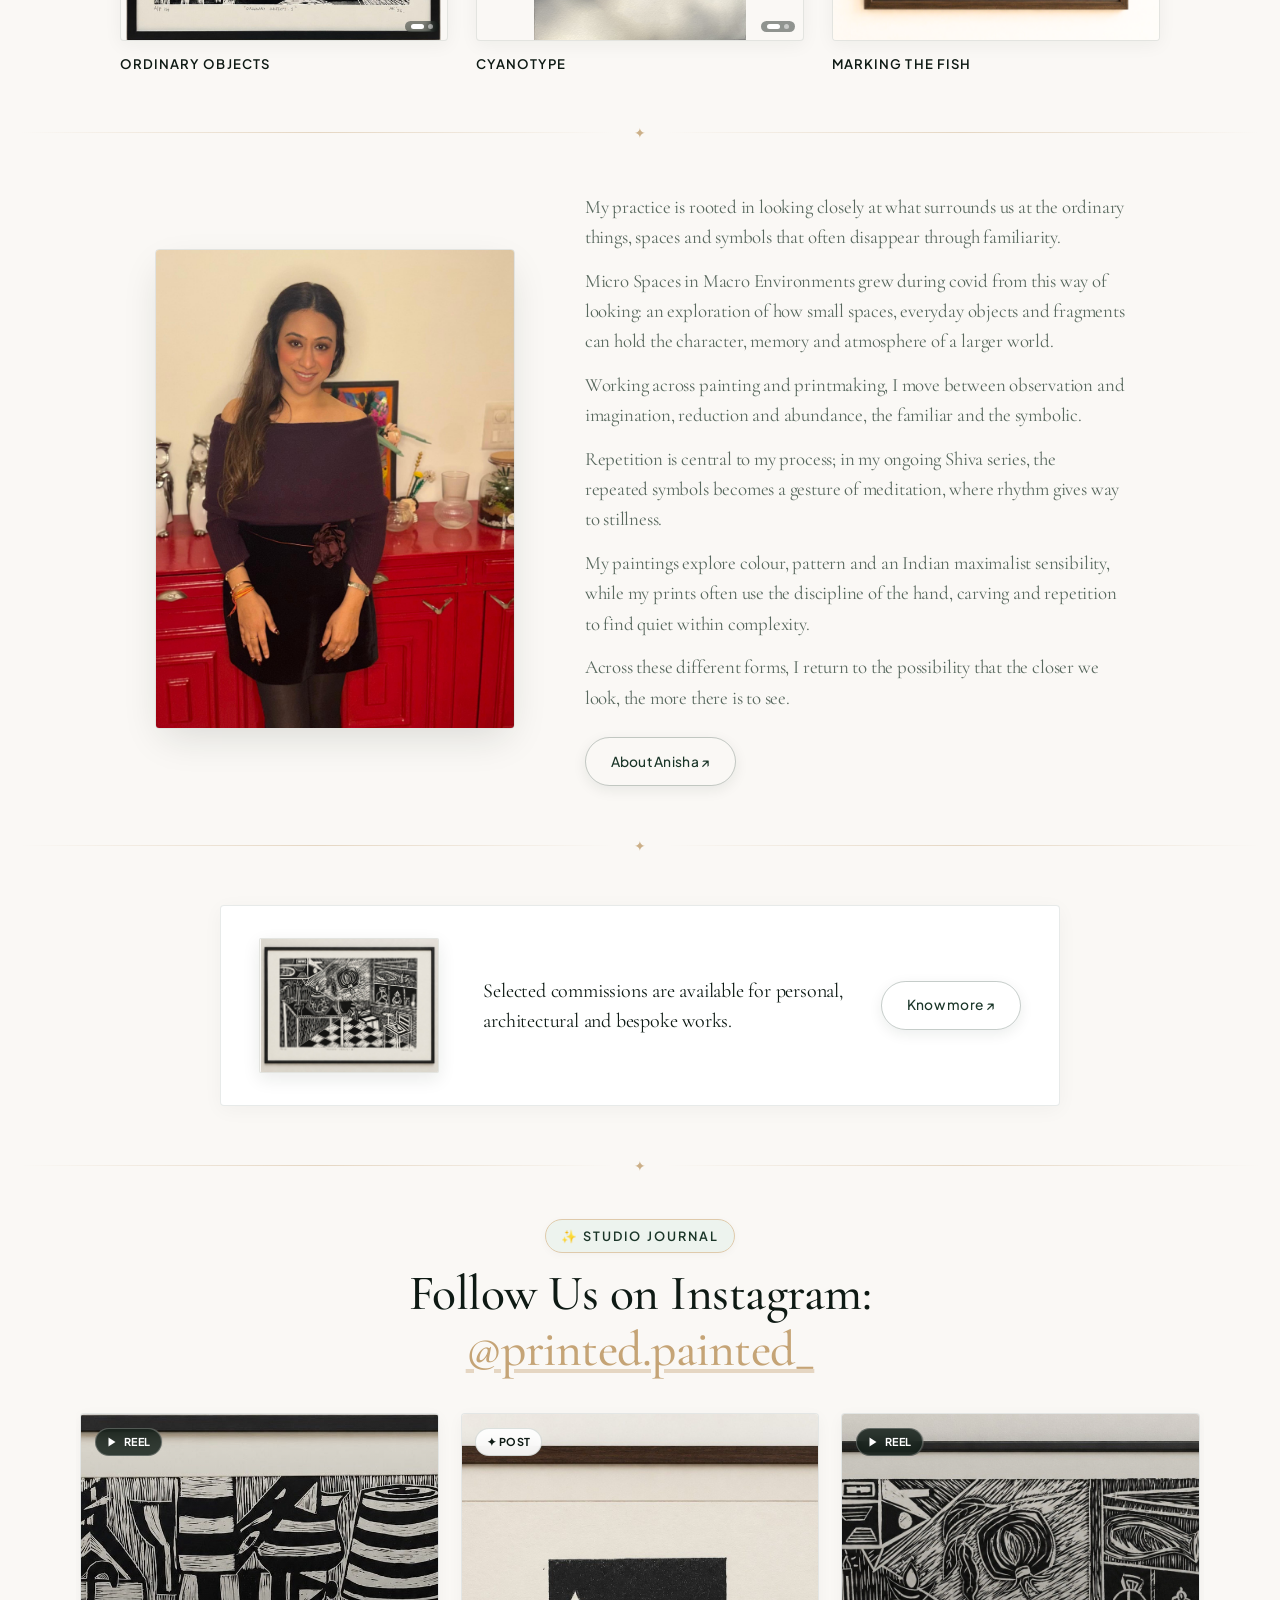
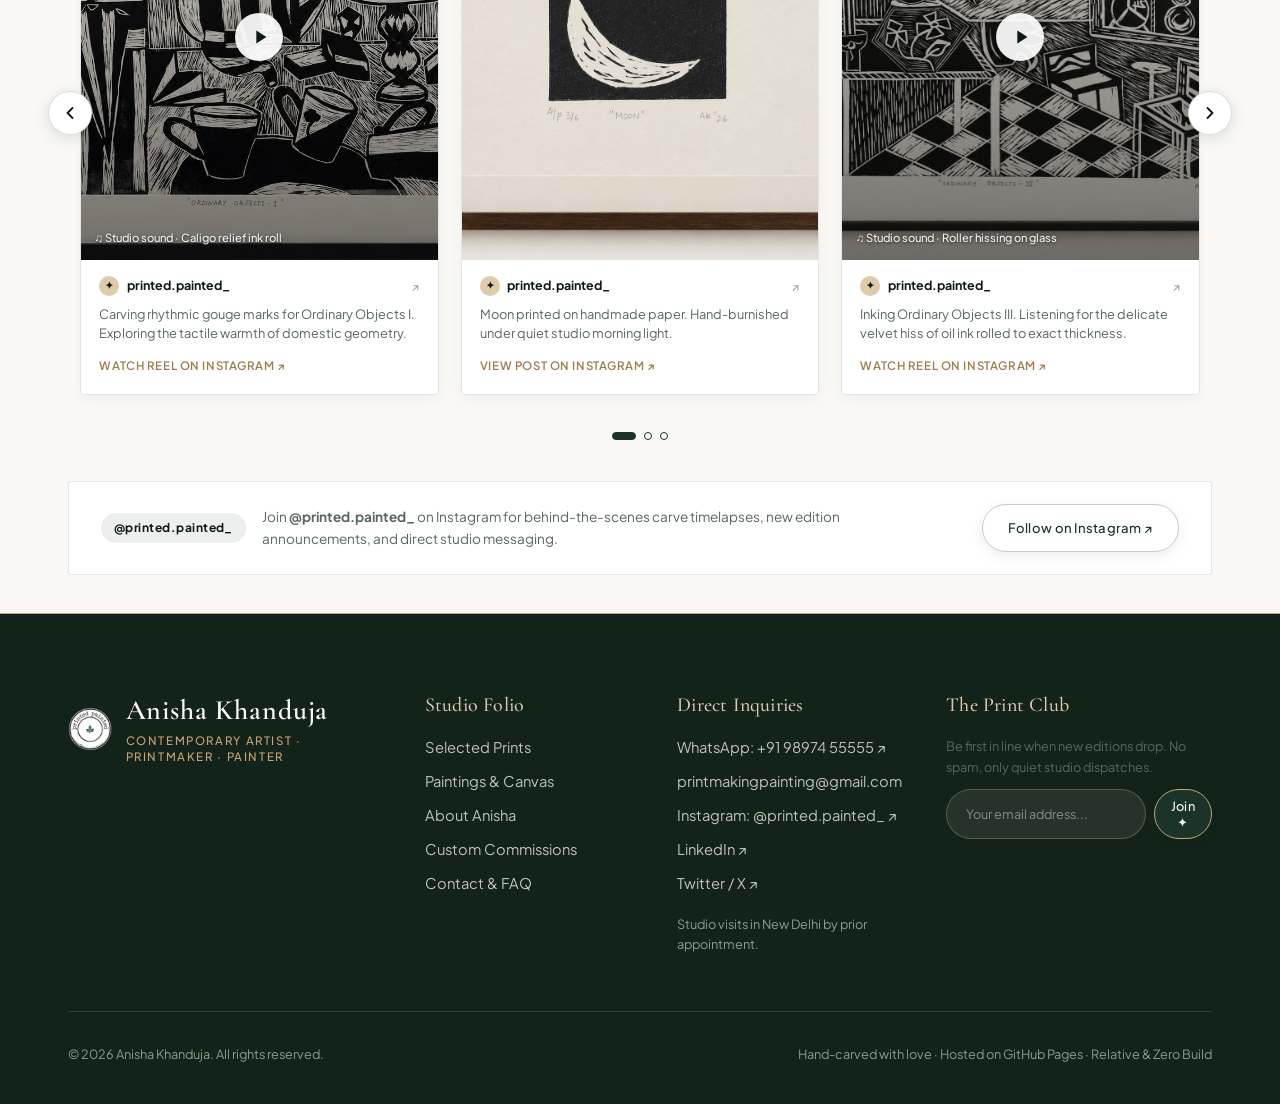
==== commit 410e824a: "Update Marking The Fish artwork, consolidate Ordinary Objects, generalize studio process and tools, " ====
--- a/index.html
+++ b/index.html
@@ -157,27 +157,22 @@
 
         <div class="selected-works-grid reveal-on-scroll">
           
-          <!-- 1. ORDINARY OBJECTS I -->
+          <!-- 1. ORDINARY OBJECTS (Object 1 & Object 3 Mini-Slideshow) -->
           <div class="selected-work-item">
             <a href="prints/" class="selected-work-card">
-              <div class="selected-work-media">
-                <img src="assets/img/prints/ordinary-objects-1.jpg" alt="Ordinary Objects I — Relief linocut print" loading="lazy">
-              </div>
-              <h3 class="selected-work-title">ORDINARY OBJECTS I</h3>
+              <div class="selected-work-media mini-slideshow" data-mini-slideshow data-interval="3400">
+                <img class="mini-slide active" src="assets/img/prints/ordinary-objects-1.jpg" alt="Ordinary Objects 1" loading="lazy">
+                <img class="mini-slide" src="assets/img/prints/ordinary-objects-3.jpg" alt="Ordinary Objects 3" loading="lazy">
+                <div class="mini-slide-indicators" aria-hidden="true">
+                  <span class="mini-slide-dot active"></span>
+                  <span class="mini-slide-dot"></span>
+                </div>
+              </div>
+              <h3 class="selected-work-title">ORDINARY OBJECTS</h3>
             </a>
           </div>
 
-          <!-- 2. ORDINARY OBJECTS III -->
-          <div class="selected-work-item">
-            <a href="prints/" class="selected-work-card">
-              <div class="selected-work-media">
-                <img src="assets/img/prints/ordinary-objects-3.jpg" alt="Ordinary Objects III — Relief linocut print" loading="lazy">
-              </div>
-              <h3 class="selected-work-title">ORDINARY OBJECTS III</h3>
-            </a>
-          </div>
-
-          <!-- 3. CYANOTYPE (Cyanotype Circle & Cyanotype Food Slideshow) -->
+          <!-- 2. CYANOTYPE (Cyanotype Circle & Cyanotype Food Slideshow) -->
           <div class="selected-work-item">
             <a href="prints/" class="selected-work-card">
               <div class="selected-work-media mini-slideshow" data-mini-slideshow data-interval="3400">
@@ -192,13 +187,13 @@
             </a>
           </div>
 
-          <!-- 4. PAINTING (Fish Painting) -->
+          <!-- 3. MARKING THE FISH -->
           <div class="selected-work-item">
             <a href="paintings/" class="selected-work-card">
               <div class="selected-work-media">
-                <img src="assets/img/paintings/fish-painting.jpg" alt="Fish Painting by Anisha Khanduja" loading="lazy">
-              </div>
-              <h3 class="selected-work-title">PAINTING</h3>
+                <img src="assets/img/paintings/marking-the-fish.png" alt="Marking The Fish by Anisha Khanduja" loading="lazy">
+              </div>
+              <h3 class="selected-work-title">MARKING THE FISH</h3>
             </a>
           </div>
 
@@ -347,7 +342,7 @@
                       <span class="insta-username">printed.painted_</span>
                       <span class="insta-icon-glyph">↗</span>
                     </div>
-                    <p class="insta-caption">Moon on 300gsm Indian Khadi cotton rag. Hand-burnished with traditional bamboo baren under morning light.</p>
+                    <p class="insta-caption">Moon printed on handmade paper. Hand-burnished under quiet studio morning light.</p>
                     <span class="insta-view-cta">View Post on Instagram ↗</span>
                   </div>
                 </a>
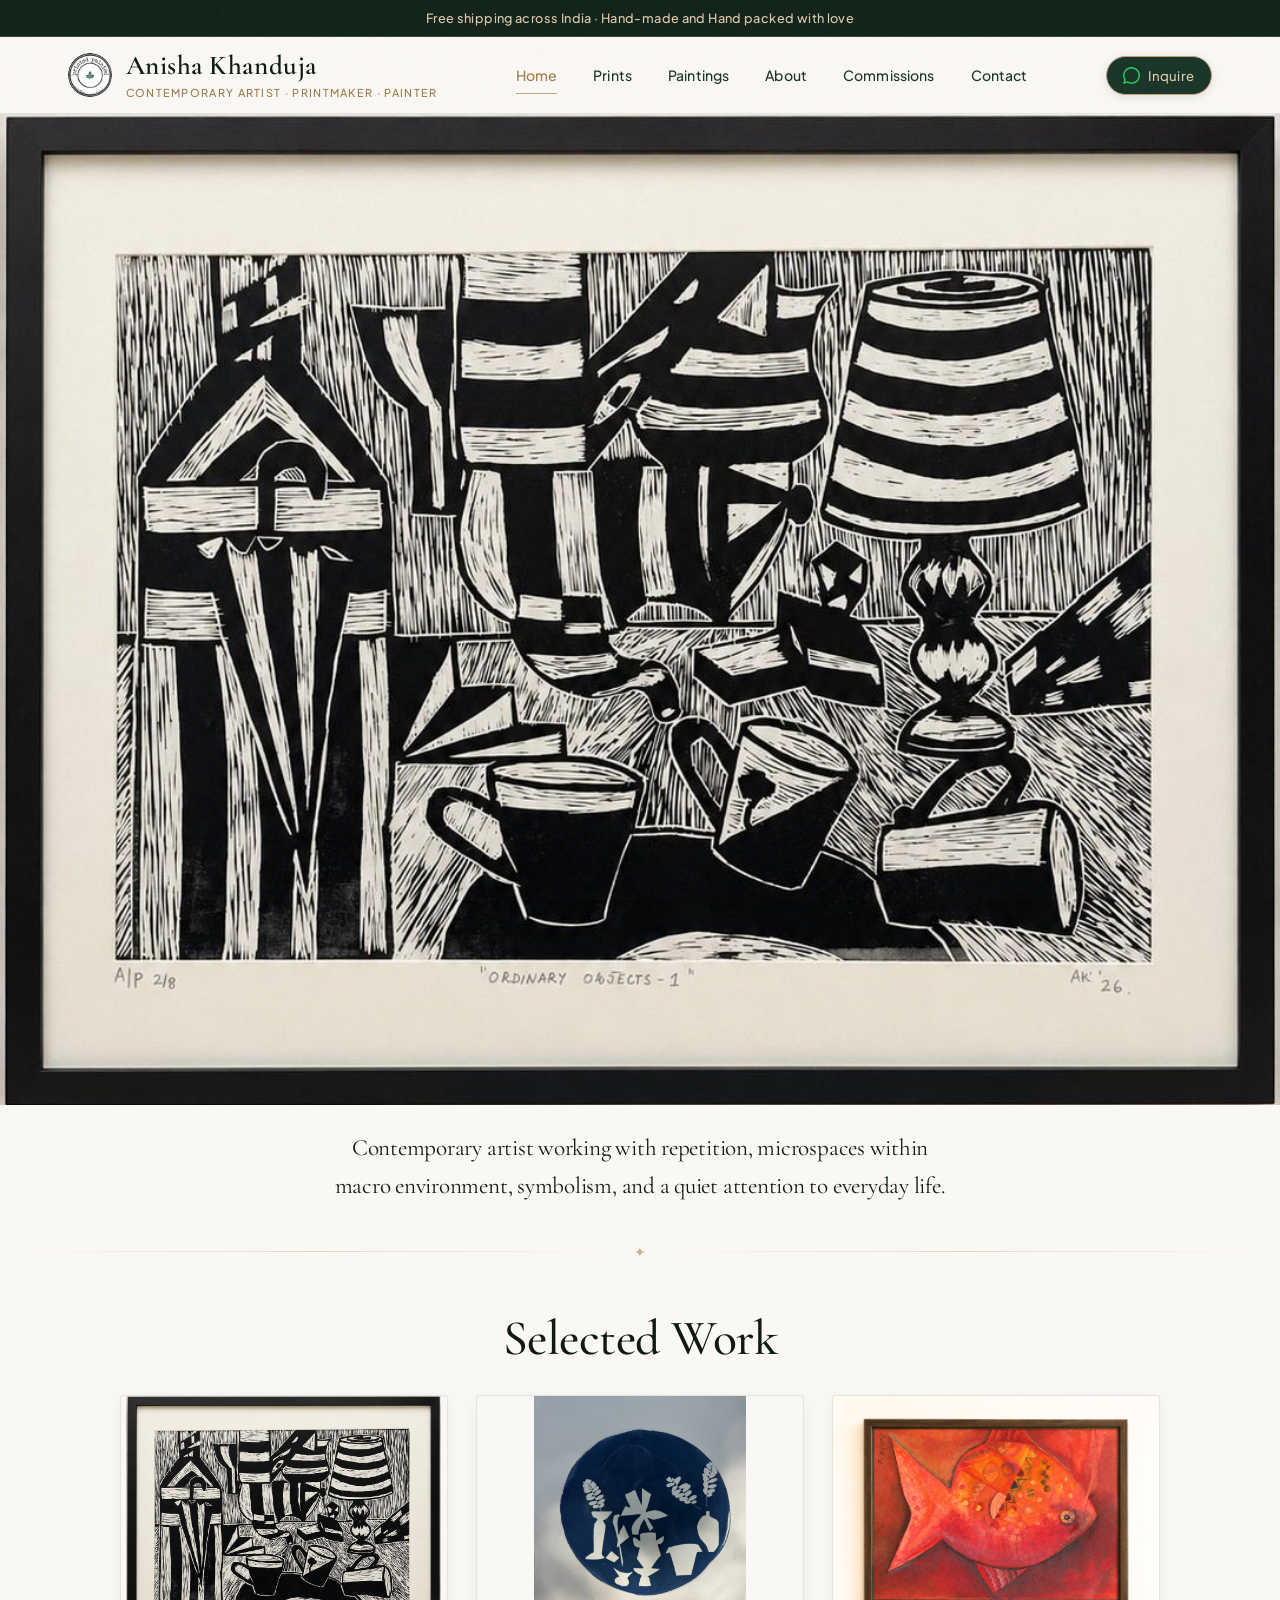
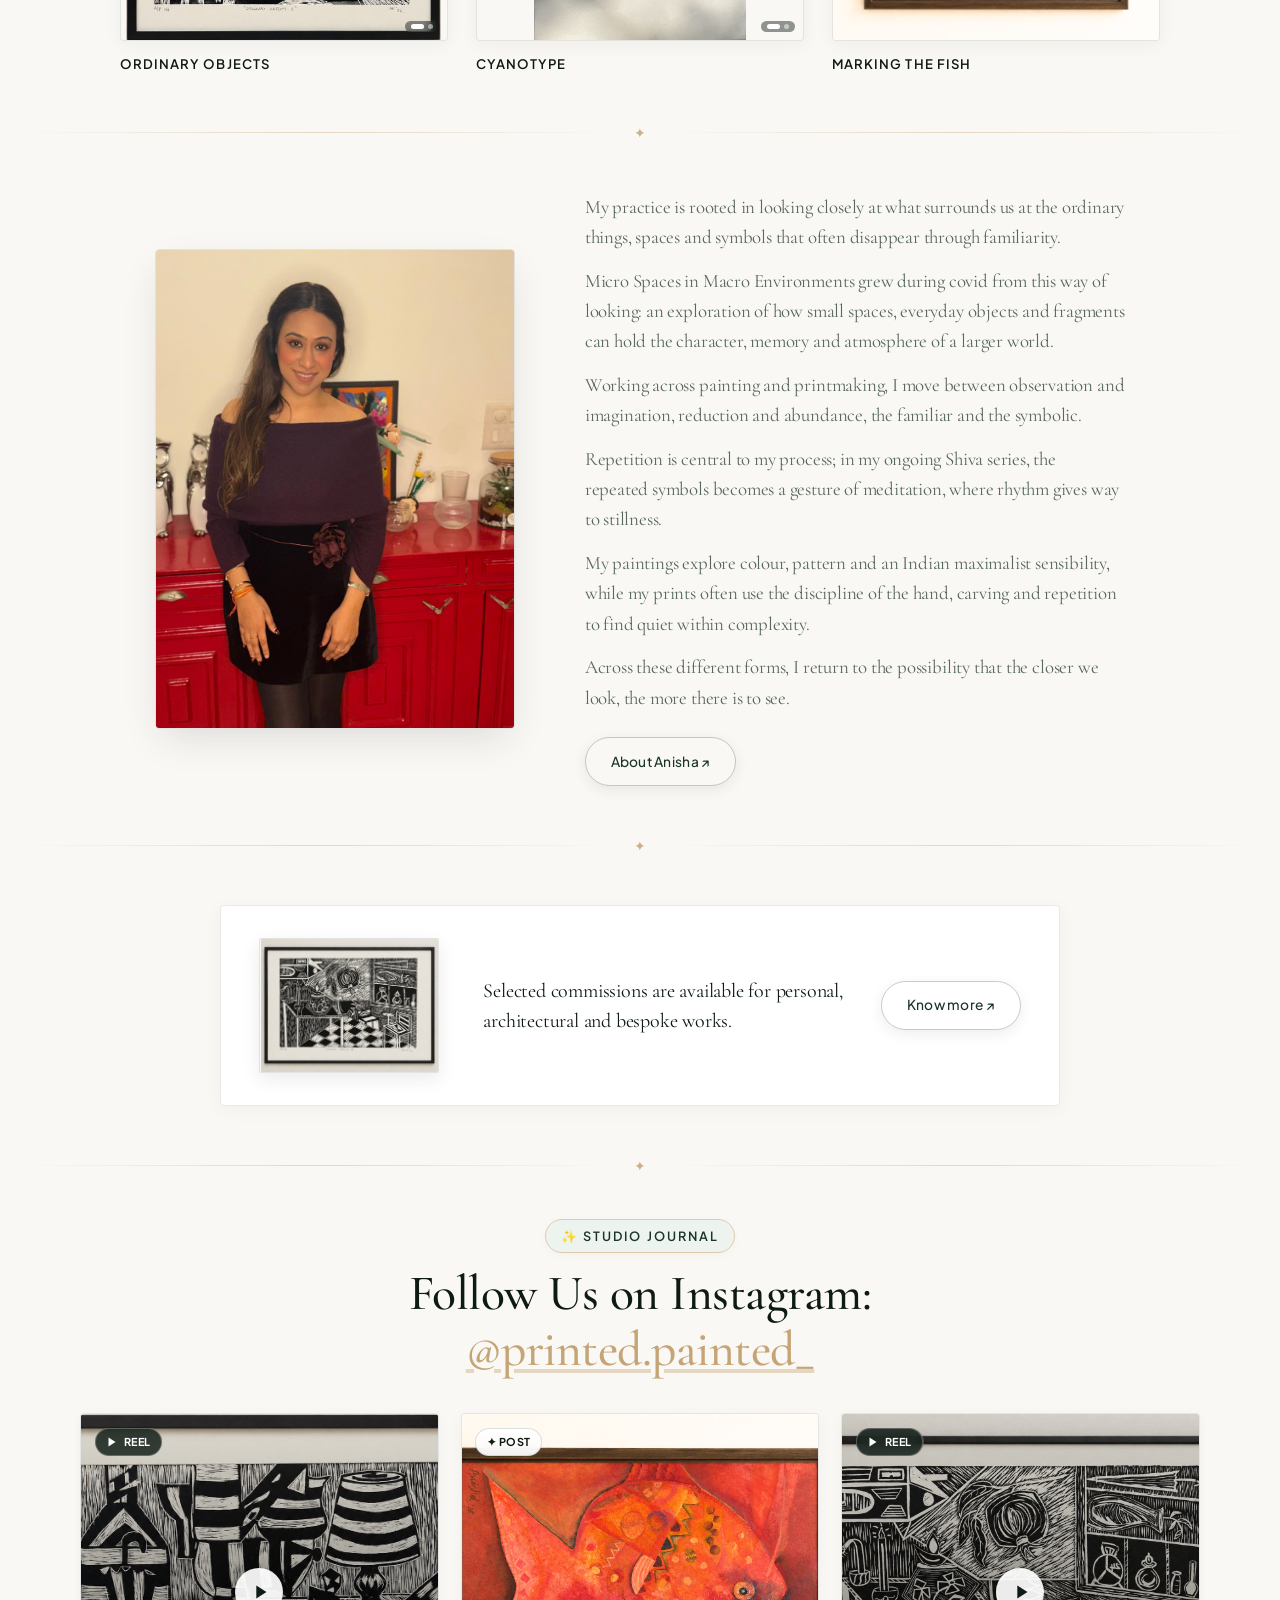
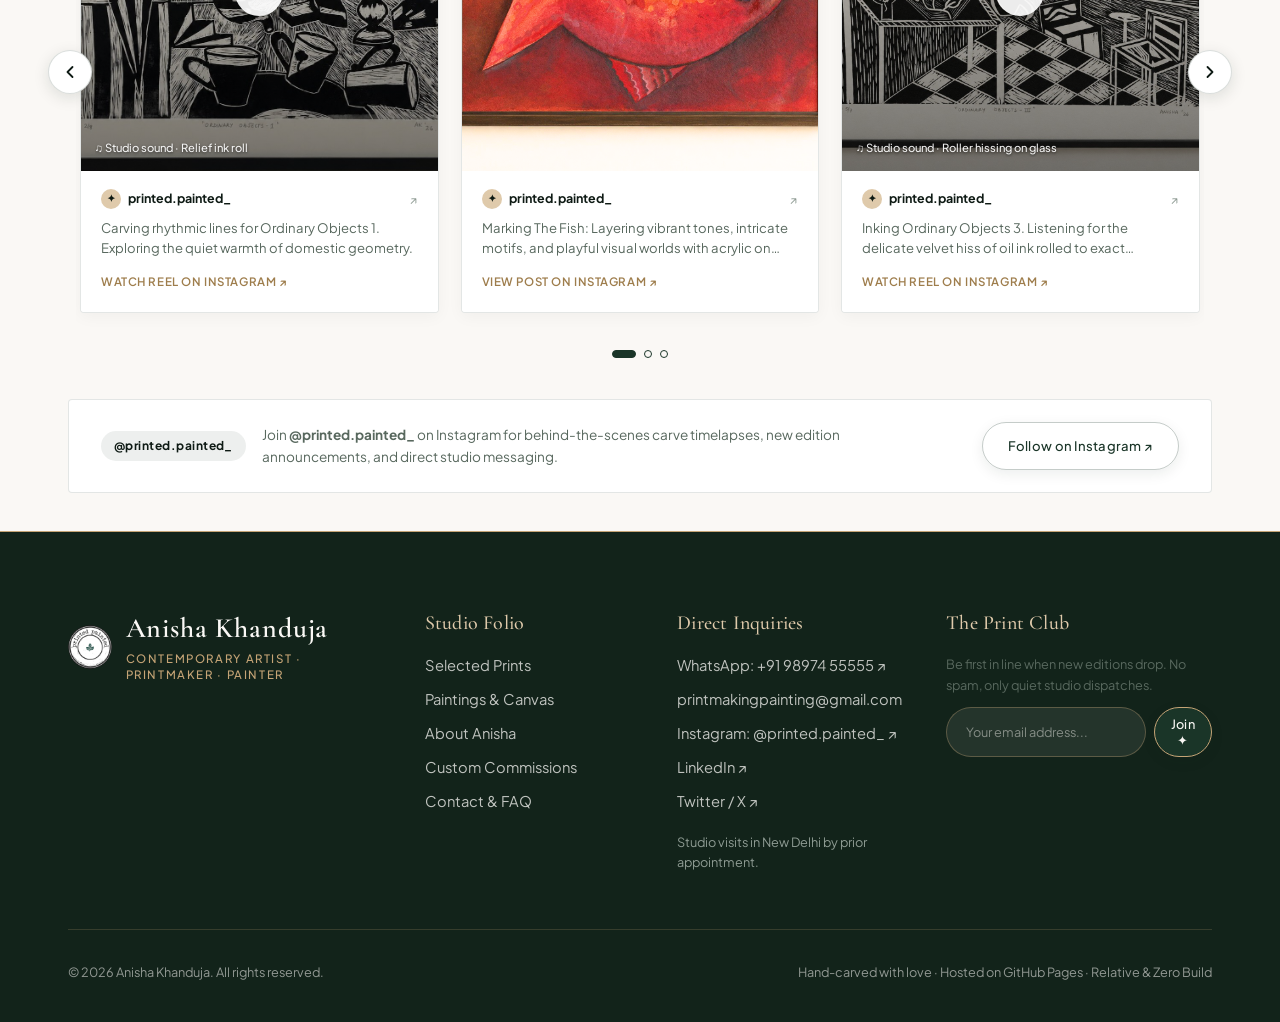
==== commit 57c1587b: "Update About page content and structure, and standardize Instagram feed across all pages" ====
--- a/index.html
+++ b/index.html
@@ -301,7 +301,7 @@
             <div class="insta-carousel-track" id="insta-track">
               <!-- Slide 1: Reel -->
               <div class="insta-slide" data-type="reel">
-                <a href="https://www.instagram.com/printed.painted_/" target="_blank" rel="noopener" class="insta-slide-card" aria-label="Watch Carving Ordinary Objects I on Instagram Reel">
+                <a href="https://www.instagram.com/printed.painted_/" target="_blank" rel="noopener" class="insta-slide-card" aria-label="Watch Carving Ordinary Objects 1 on Instagram Reel">
                   <div class="insta-slide-media">
                     <img src="assets/img/prints/ordinary-objects-1.jpg" alt="Carving linocut block in studio" loading="lazy">
                     <span class="insta-badge insta-badge-reel">
@@ -312,7 +312,7 @@
                       <div class="insta-play-icon">
                         <svg width="22" height="22" viewBox="0 0 24 24" fill="currentColor"><polygon points="8 5 19 12 8 19 8 5"/></svg>
                       </div>
-                      <span class="insta-audio-tag">♫ Studio sound · Caligo relief ink roll</span>
+                      <span class="insta-audio-tag">♫ Studio sound · Relief ink roll</span>
                     </div>
                   </div>
                   <div class="insta-slide-meta">
@@ -321,7 +321,7 @@
                       <span class="insta-username">printed.painted_</span>
                       <span class="insta-icon-glyph">↗</span>
                     </div>
-                    <p class="insta-caption">Carving rhythmic gouge marks for Ordinary Objects I. Exploring the tactile warmth of domestic geometry.</p>
+                    <p class="insta-caption">Carving rhythmic lines for Ordinary Objects 1. Exploring the quiet warmth of domestic geometry.</p>
                     <span class="insta-view-cta">Watch Reel on Instagram ↗</span>
                   </div>
                 </a>
@@ -329,9 +329,9 @@
 
               <!-- Slide 2: Post -->
               <div class="insta-slide" data-type="post">
-                <a href="https://www.instagram.com/printed.painted_/" target="_blank" rel="noopener" class="insta-slide-card" aria-label="View Moon print on Khadi paper on Instagram">
+                <a href="https://www.instagram.com/printed.painted_/" target="_blank" rel="noopener" class="insta-slide-card" aria-label="View Marking The Fish on Instagram">
                   <div class="insta-slide-media">
-                    <img src="assets/img/prints/moon.jpg" alt="Moon crescent print on handmade paper" loading="lazy">
+                    <img src="assets/img/paintings/marking-the-fish.png" alt="Marking The Fish acrylic painting on paper" loading="lazy">
                     <span class="insta-badge insta-badge-post">
                       ✦ Post
                     </span>
@@ -342,7 +342,7 @@
                       <span class="insta-username">printed.painted_</span>
                       <span class="insta-icon-glyph">↗</span>
                     </div>
-                    <p class="insta-caption">Moon printed on handmade paper. Hand-burnished under quiet studio morning light.</p>
+                    <p class="insta-caption">Marking The Fish: Layering vibrant tones, intricate motifs, and playful visual worlds with acrylic on paper.</p>
                     <span class="insta-view-cta">View Post on Instagram ↗</span>
                   </div>
                 </a>
@@ -350,7 +350,7 @@
 
               <!-- Slide 3: Reel -->
               <div class="insta-slide" data-type="reel">
-                <a href="https://www.instagram.com/printed.painted_/" target="_blank" rel="noopener" class="insta-slide-card" aria-label="Watch Inking the Plate Reel on Instagram">
+                <a href="https://www.instagram.com/printed.painted_/" target="_blank" rel="noopener" class="insta-slide-card" aria-label="Watch Inking the Block on Instagram">
                   <div class="insta-slide-media">
                     <img src="assets/img/prints/ordinary-objects-3.jpg" alt="Inking process of linocut edition" loading="lazy">
                     <span class="insta-badge insta-badge-reel">
@@ -370,7 +370,7 @@
                       <span class="insta-username">printed.painted_</span>
                       <span class="insta-icon-glyph">↗</span>
                     </div>
-                    <p class="insta-caption">Inking Ordinary Objects III. Listening for the delicate velvet hiss of oil ink rolled to exact thickness.</p>
+                    <p class="insta-caption">Inking Ordinary Objects 3. Listening for the delicate velvet hiss of oil ink rolled to exact thickness.</p>
                     <span class="insta-view-cta">Watch Reel on Instagram ↗</span>
                   </div>
                 </a>
@@ -378,9 +378,9 @@
 
               <!-- Slide 4: Post -->
               <div class="insta-slide" data-type="post">
-                <a href="https://www.instagram.com/printed.painted_/" target="_blank" rel="noopener" class="insta-slide-card" aria-label="View Shelter print diptych on Instagram">
+                <a href="https://www.instagram.com/printed.painted_/" target="_blank" rel="noopener" class="insta-slide-card" aria-label="View Cyanotype Circle on Instagram">
                   <div class="insta-slide-media">
-                    <img src="assets/img/prints/shelter.jpg" alt="Shelter diptych print edition" loading="lazy">
+                    <img src="assets/img/prints/cyanotype-circle.png" alt="Cyanotype Circle sun print" loading="lazy">
                     <span class="insta-badge insta-badge-post">
                       ✦ Post
                     </span>
@@ -391,27 +391,20 @@
                       <span class="insta-username">printed.painted_</span>
                       <span class="insta-icon-glyph">↗</span>
                     </div>
-                    <p class="insta-caption">Shelter — a quiet diptych study in sanctuary. Protection, inner warmth, and tactile stillness.</p>
+                    <p class="insta-caption">Natural solar exposure and water development. Prussian blue tones capturing shadows in sunlight.</p>
                     <span class="insta-view-cta">View Post on Instagram ↗</span>
                   </div>
                 </a>
               </div>
 
-              <!-- Slide 5: Reel -->
-              <div class="insta-slide" data-type="reel">
-                <a href="https://www.instagram.com/printed.painted_/" target="_blank" rel="noopener" class="insta-slide-card" aria-label="Watch Paper Reveal Pull Reel on Instagram">
+              <!-- Slide 5: Post -->
+              <div class="insta-slide" data-type="post">
+                <a href="https://www.instagram.com/printed.painted_/" target="_blank" rel="noopener" class="insta-slide-card" aria-label="View Cyanotype Food on Instagram">
                   <div class="insta-slide-media">
-                    <img src="assets/img/prints/ordinary-objects-1.jpg" alt="Slow paper peel reveal in print studio" loading="lazy">
-                    <span class="insta-badge insta-badge-reel">
-                      <svg width="12" height="12" viewBox="0 0 24 24" fill="currentColor"><polygon points="5 3 19 12 5 21 5 3"/></svg>
-                      Reel
+                    <img src="assets/img/prints/cyanotype-food.png" alt="Cyanotype Food botanical and celestial print" loading="lazy">
+                    <span class="insta-badge insta-badge-post">
+                      ✦ Post
                     </span>
-                    <div class="insta-reel-play-overlay">
-                      <div class="insta-play-icon">
-                        <svg width="22" height="22" viewBox="0 0 24 24" fill="currentColor"><polygon points="8 5 19 12 8 19 8 5"/></svg>
-                      </div>
-                      <span class="insta-audio-tag">♫ The reveal pull · Crisp paper sound</span>
-                    </div>
                   </div>
                   <div class="insta-slide-meta">
                     <div class="insta-account-row">
@@ -419,8 +412,8 @@
                       <span class="insta-username">printed.painted_</span>
                       <span class="insta-icon-glyph">↗</span>
                     </div>
-                    <p class="insta-caption">The slow reveal: lifting Somerset Velvet cotton paper off the inked plate. Pure tactile satisfaction.</p>
-                    <span class="insta-view-cta">Watch Reel on Instagram ↗</span>
+                    <p class="insta-caption">Celestial and botanical geometry exposed under midday sun on heavyweight fine art paper.</p>
+                    <span class="insta-view-cta">View Post on Instagram ↗</span>
                   </div>
                 </a>
               </div>
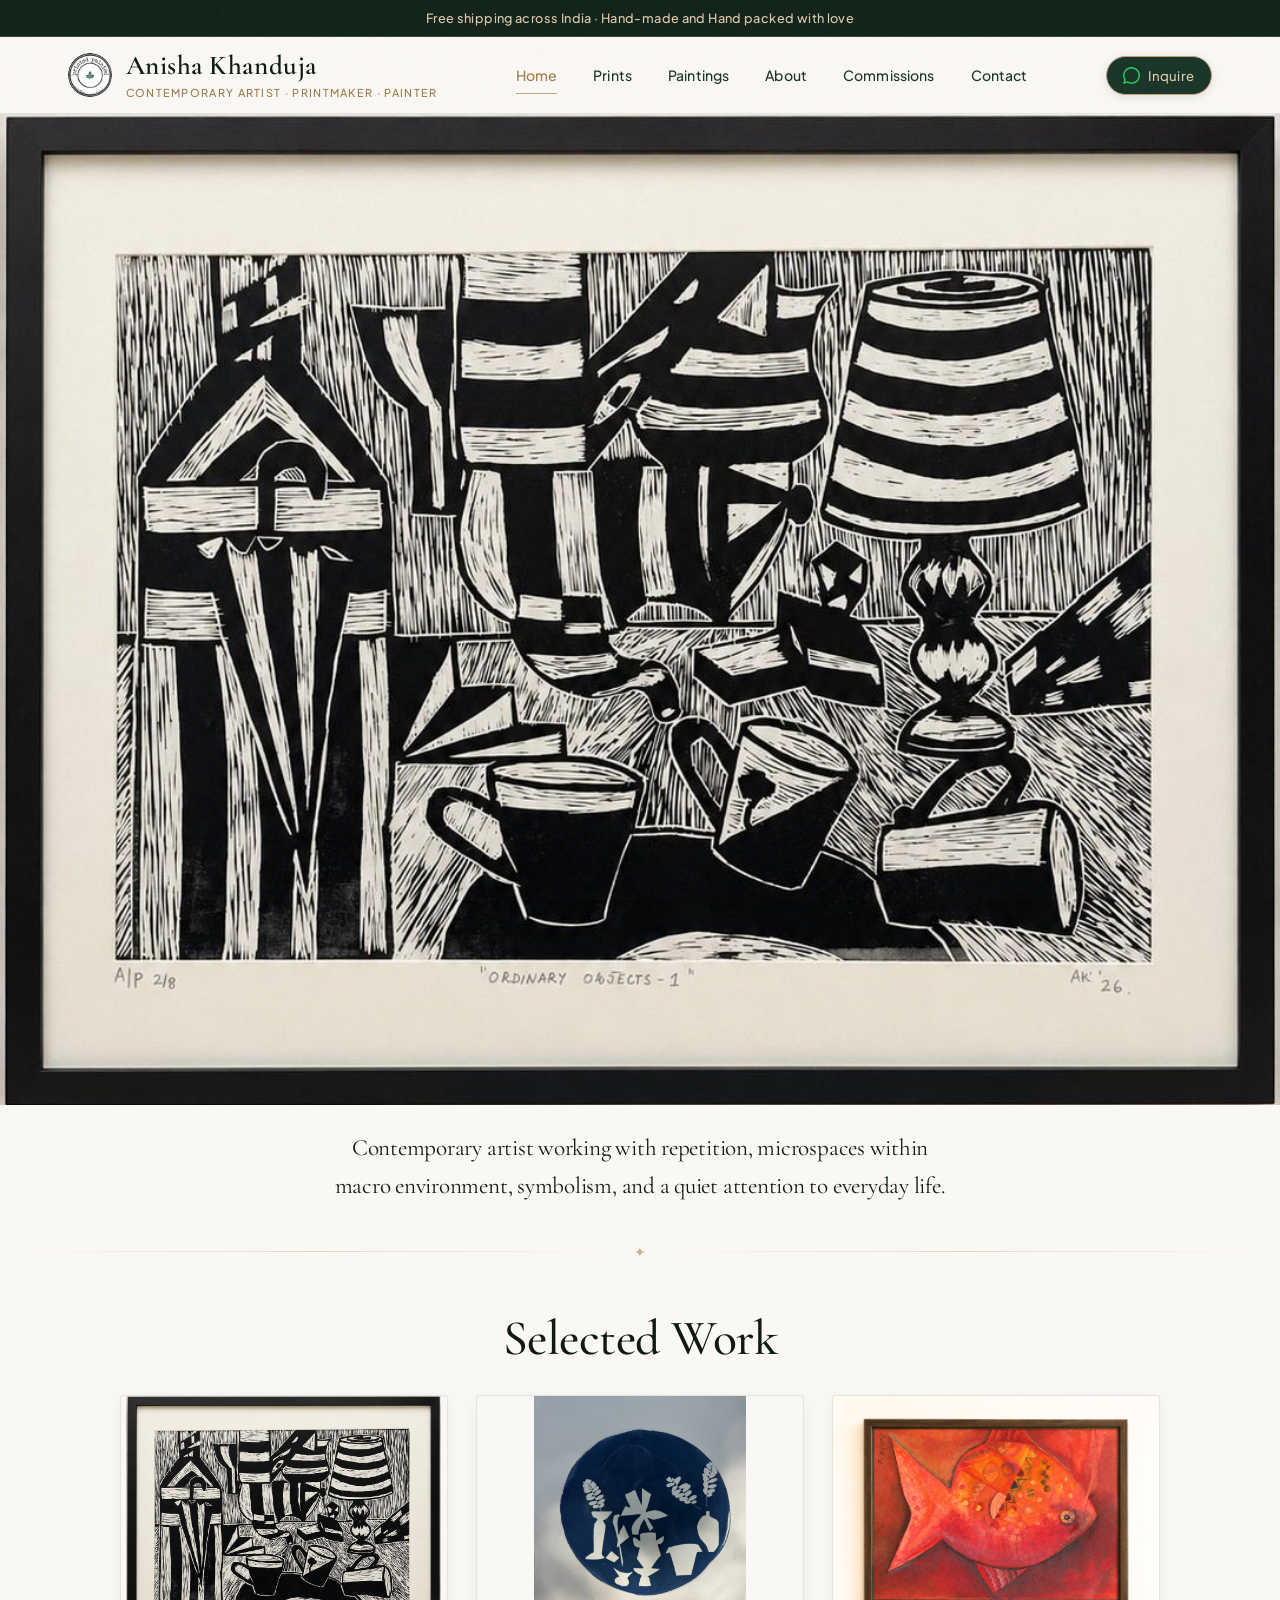
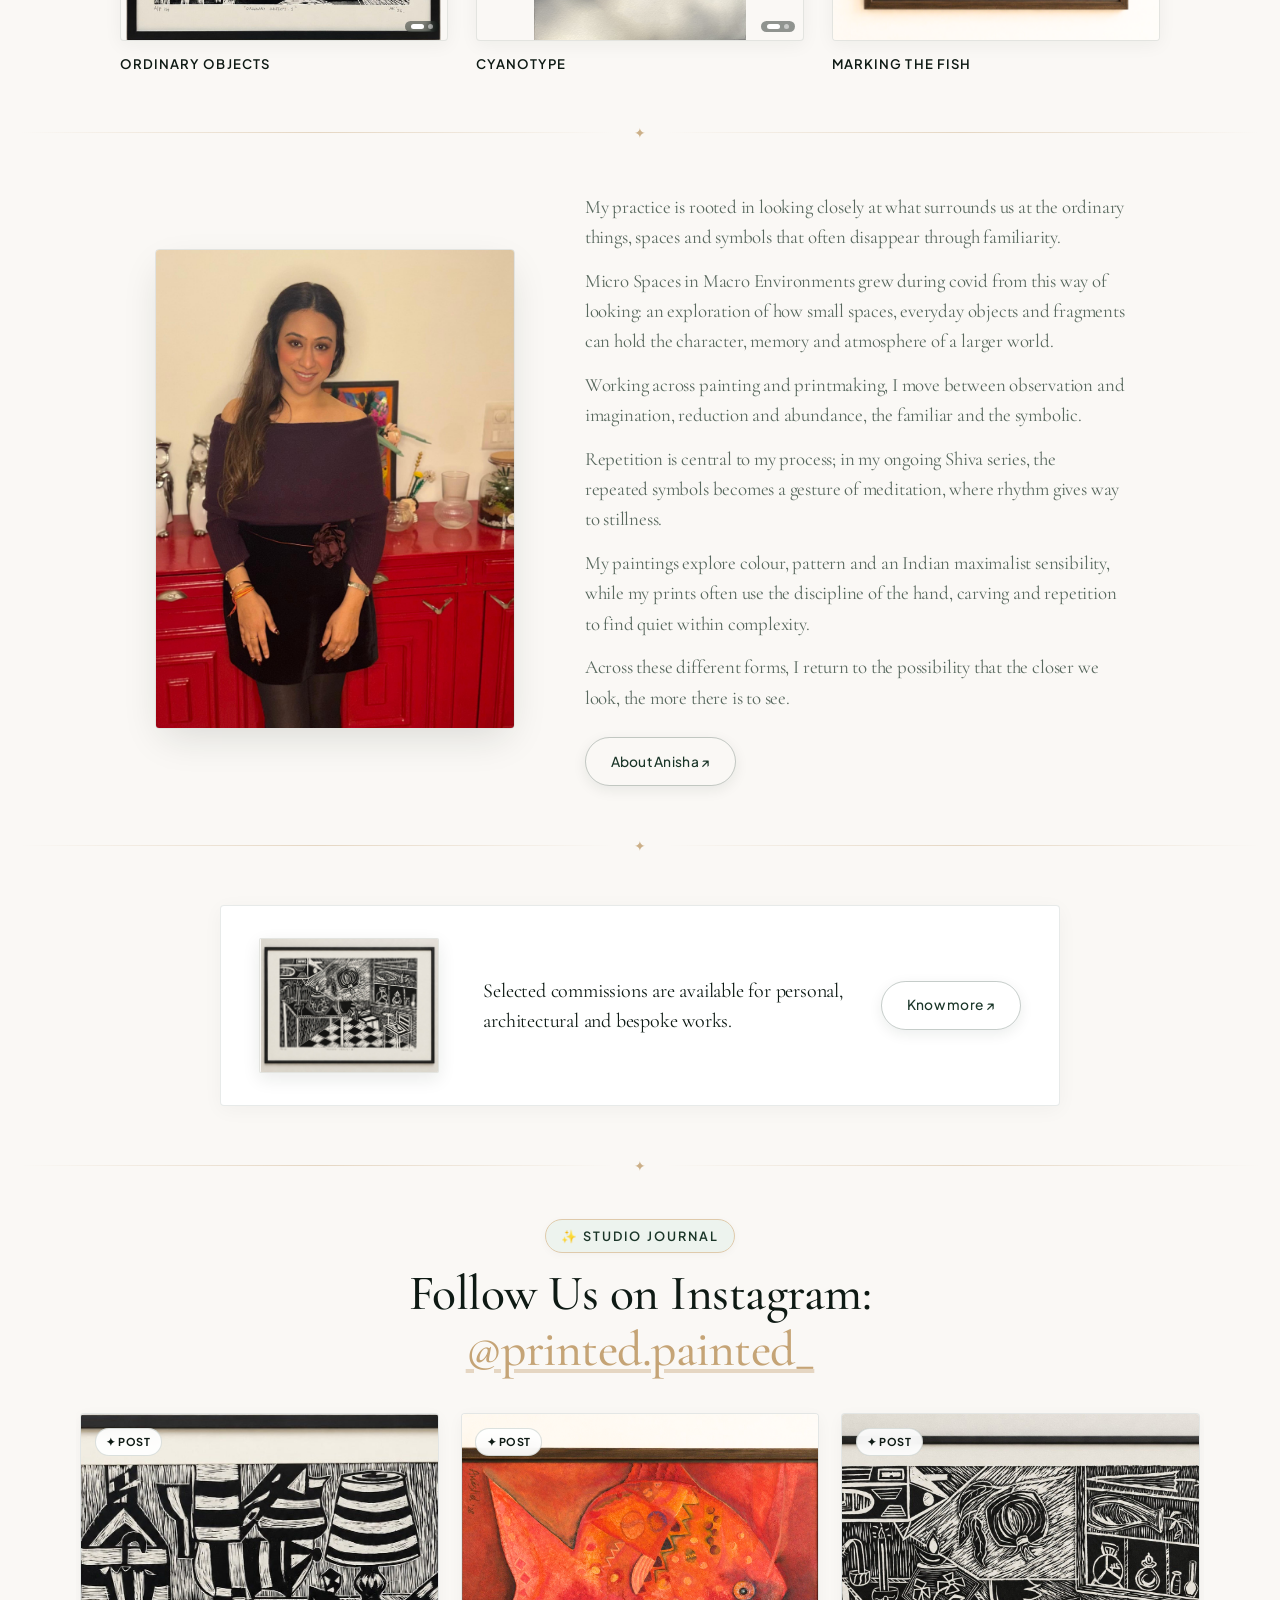
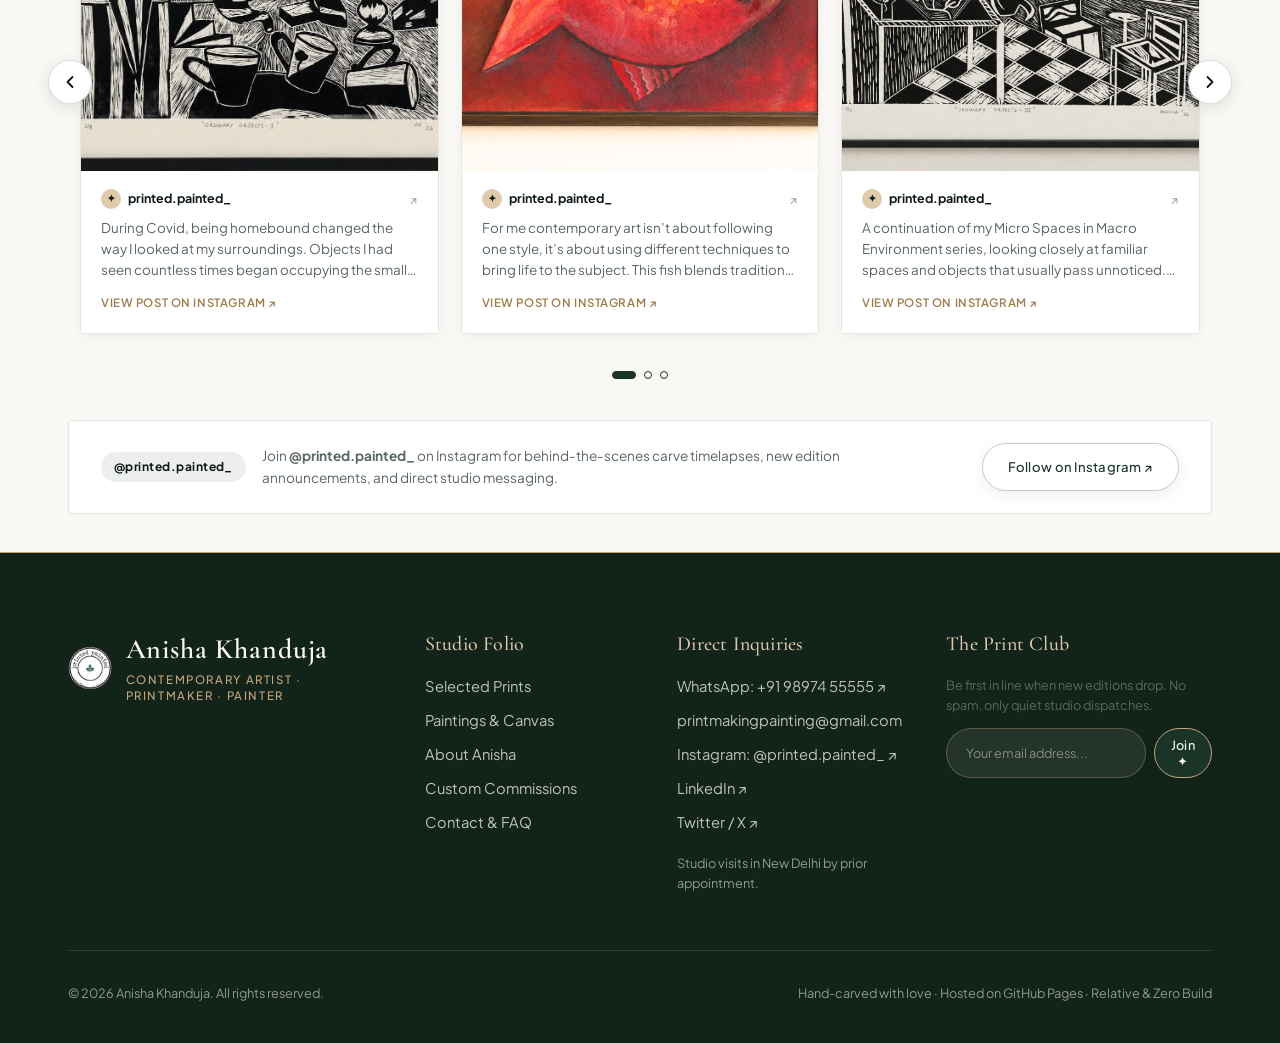
==== commit 6e53f833: "Refine About page layout and alignment, add Cyanotype Circle to printmaking section, and attach auth" ====
--- a/index.html
+++ b/index.html
@@ -299,21 +299,14 @@
           <!-- Slides Track Window -->
           <div class="insta-carousel-viewport" id="insta-viewport">
             <div class="insta-carousel-track" id="insta-track">
-              <!-- Slide 1: Reel -->
-              <div class="insta-slide" data-type="reel">
-                <a href="https://www.instagram.com/printed.painted_/" target="_blank" rel="noopener" class="insta-slide-card" aria-label="Watch Carving Ordinary Objects 1 on Instagram Reel">
+              <!-- Slide 1: Post (Ordinary Objects 1) -->
+              <div class="insta-slide" data-type="post">
+                <a href="https://www.instagram.com/printed.painted_/p/Ddq5JgoifHd/" target="_blank" rel="noopener" class="insta-slide-card" aria-label="View Ordinary Objects 1 post on Instagram">
                   <div class="insta-slide-media">
-                    <img src="assets/img/prints/ordinary-objects-1.jpg" alt="Carving linocut block in studio" loading="lazy">
-                    <span class="insta-badge insta-badge-reel">
-                      <svg width="12" height="12" viewBox="0 0 24 24" fill="currentColor"><polygon points="5 3 19 12 5 21 5 3"/></svg>
-                      Reel
+                    <img src="assets/img/prints/ordinary-objects-1.jpg" alt="Ordinary Objects 1 linocut print" loading="lazy">
+                    <span class="insta-badge insta-badge-post">
+                      ✦ Post
                     </span>
-                    <div class="insta-reel-play-overlay">
-                      <div class="insta-play-icon">
-                        <svg width="22" height="22" viewBox="0 0 24 24" fill="currentColor"><polygon points="8 5 19 12 8 19 8 5"/></svg>
-                      </div>
-                      <span class="insta-audio-tag">♫ Studio sound · Relief ink roll</span>
-                    </div>
                   </div>
                   <div class="insta-slide-meta">
                     <div class="insta-account-row">
@@ -321,15 +314,15 @@
                       <span class="insta-username">printed.painted_</span>
                       <span class="insta-icon-glyph">↗</span>
                     </div>
-                    <p class="insta-caption">Carving rhythmic lines for Ordinary Objects 1. Exploring the quiet warmth of domestic geometry.</p>
-                    <span class="insta-view-cta">Watch Reel on Instagram ↗</span>
+                    <p class="insta-caption">During Covid, being homebound changed the way I looked at my surroundings. Objects I had seen countless times began occupying the small spaces of home as micro spaces within a macro environment.</p>
+                    <span class="insta-view-cta">View Post on Instagram ↗</span>
                   </div>
                 </a>
               </div>
 
-              <!-- Slide 2: Post -->
+              <!-- Slide 2: Post (Marking The Fish) -->
               <div class="insta-slide" data-type="post">
-                <a href="https://www.instagram.com/printed.painted_/" target="_blank" rel="noopener" class="insta-slide-card" aria-label="View Marking The Fish on Instagram">
+                <a href="https://www.instagram.com/printed.painted_/" target="_blank" rel="noopener" class="insta-slide-card" aria-label="View Marking The Fish post on Instagram">
                   <div class="insta-slide-media">
                     <img src="assets/img/paintings/marking-the-fish.png" alt="Marking The Fish acrylic painting on paper" loading="lazy">
                     <span class="insta-badge insta-badge-post">
@@ -342,27 +335,20 @@
                       <span class="insta-username">printed.painted_</span>
                       <span class="insta-icon-glyph">↗</span>
                     </div>
-                    <p class="insta-caption">Marking The Fish: Layering vibrant tones, intricate motifs, and playful visual worlds with acrylic on paper.</p>
+                    <p class="insta-caption">For me contemporary art isn&rsquo;t about following one style, it&rsquo;s about using different techniques to bring life to the subject. This fish blends traditional pattern-making with bold, unapologetic colour.</p>
                     <span class="insta-view-cta">View Post on Instagram ↗</span>
                   </div>
                 </a>
               </div>
 
-              <!-- Slide 3: Reel -->
-              <div class="insta-slide" data-type="reel">
-                <a href="https://www.instagram.com/printed.painted_/" target="_blank" rel="noopener" class="insta-slide-card" aria-label="Watch Inking the Block on Instagram">
+              <!-- Slide 3: Post (Ordinary Objects 3) -->
+              <div class="insta-slide" data-type="post">
+                <a href="https://www.instagram.com/p/Ddjf5peDSTY/" target="_blank" rel="noopener" class="insta-slide-card" aria-label="View Ordinary Objects 3 post on Instagram">
                   <div class="insta-slide-media">
-                    <img src="assets/img/prints/ordinary-objects-3.jpg" alt="Inking process of linocut edition" loading="lazy">
-                    <span class="insta-badge insta-badge-reel">
-                      <svg width="12" height="12" viewBox="0 0 24 24" fill="currentColor"><polygon points="5 3 19 12 5 21 5 3"/></svg>
-                      Reel
+                    <img src="assets/img/prints/ordinary-objects-3.jpg" alt="Ordinary Objects 3 linocut print" loading="lazy">
+                    <span class="insta-badge insta-badge-post">
+                      ✦ Post
                     </span>
-                    <div class="insta-reel-play-overlay">
-                      <div class="insta-play-icon">
-                        <svg width="22" height="22" viewBox="0 0 24 24" fill="currentColor"><polygon points="8 5 19 12 8 19 8 5"/></svg>
-                      </div>
-                      <span class="insta-audio-tag">♫ Studio sound · Roller hissing on glass</span>
-                    </div>
                   </div>
                   <div class="insta-slide-meta">
                     <div class="insta-account-row">
@@ -370,13 +356,13 @@
                       <span class="insta-username">printed.painted_</span>
                       <span class="insta-icon-glyph">↗</span>
                     </div>
-                    <p class="insta-caption">Inking Ordinary Objects 3. Listening for the delicate velvet hiss of oil ink rolled to exact thickness.</p>
-                    <span class="insta-view-cta">Watch Reel on Instagram ↗</span>
+                    <p class="insta-caption">A continuation of my Micro Spaces in Macro Environment series, looking closely at familiar spaces and objects that usually pass unnoticed... When you sit down to document, you start noticing ordinary things which make home, home.</p>
+                    <span class="insta-view-cta">View Post on Instagram ↗</span>
                   </div>
                 </a>
               </div>
 
-              <!-- Slide 4: Post -->
+              <!-- Slide 4: Post (Cyanotype Circle) -->
               <div class="insta-slide" data-type="post">
                 <a href="https://www.instagram.com/printed.painted_/" target="_blank" rel="noopener" class="insta-slide-card" aria-label="View Cyanotype Circle on Instagram">
                   <div class="insta-slide-media">
@@ -391,17 +377,17 @@
                       <span class="insta-username">printed.painted_</span>
                       <span class="insta-icon-glyph">↗</span>
                     </div>
-                    <p class="insta-caption">Natural solar exposure and water development. Prussian blue tones capturing shadows in sunlight.</p>
+                    <p class="insta-caption">Natural solar exposure and water development. Prussian blue tones capturing shadows in sunlight &mdash; an exploration of light, chance, and quiet presence.</p>
                     <span class="insta-view-cta">View Post on Instagram ↗</span>
                   </div>
                 </a>
               </div>
 
-              <!-- Slide 5: Post -->
+              <!-- Slide 5: Post (Foliage Painting) -->
               <div class="insta-slide" data-type="post">
-                <a href="https://www.instagram.com/printed.painted_/" target="_blank" rel="noopener" class="insta-slide-card" aria-label="View Cyanotype Food on Instagram">
+                <a href="https://www.instagram.com/printed.painted_/" target="_blank" rel="noopener" class="insta-slide-card" aria-label="View Foliage painting post on Instagram">
                   <div class="insta-slide-media">
-                    <img src="assets/img/prints/cyanotype-food.png" alt="Cyanotype Food botanical and celestial print" loading="lazy">
+                    <img src="assets/img/paintings/forest-painting.jpg" alt="Foliage painting by Anisha Khanduja" loading="lazy">
                     <span class="insta-badge insta-badge-post">
                       ✦ Post
                     </span>
@@ -412,7 +398,7 @@
                       <span class="insta-username">printed.painted_</span>
                       <span class="insta-icon-glyph">↗</span>
                     </div>
-                    <p class="insta-caption">Celestial and botanical geometry exposed under midday sun on heavyweight fine art paper.</p>
+                    <p class="insta-caption">Spent hours painting this and can now confirm: Nature has its own unique shades. It knows how to balance itself perfectly-imperfectly.</p>
                     <span class="insta-view-cta">View Post on Instagram ↗</span>
                   </div>
                 </a>
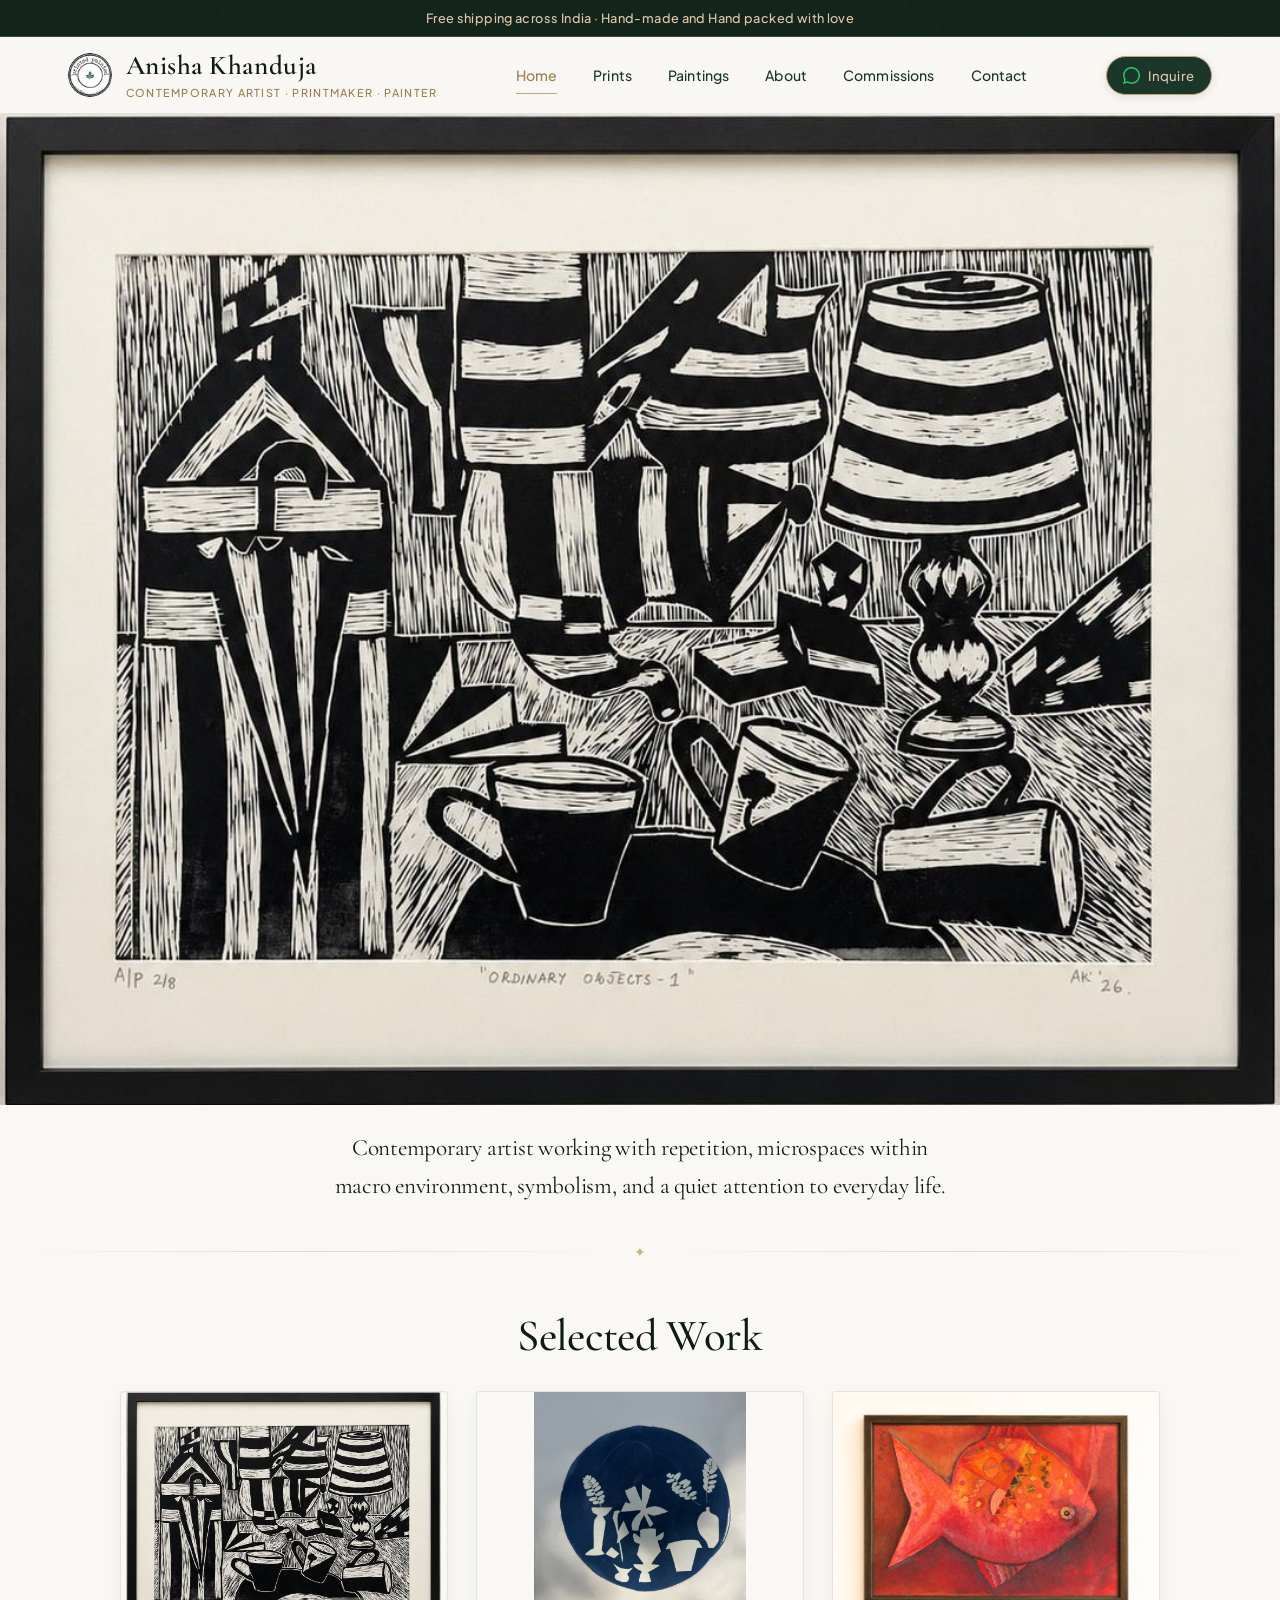
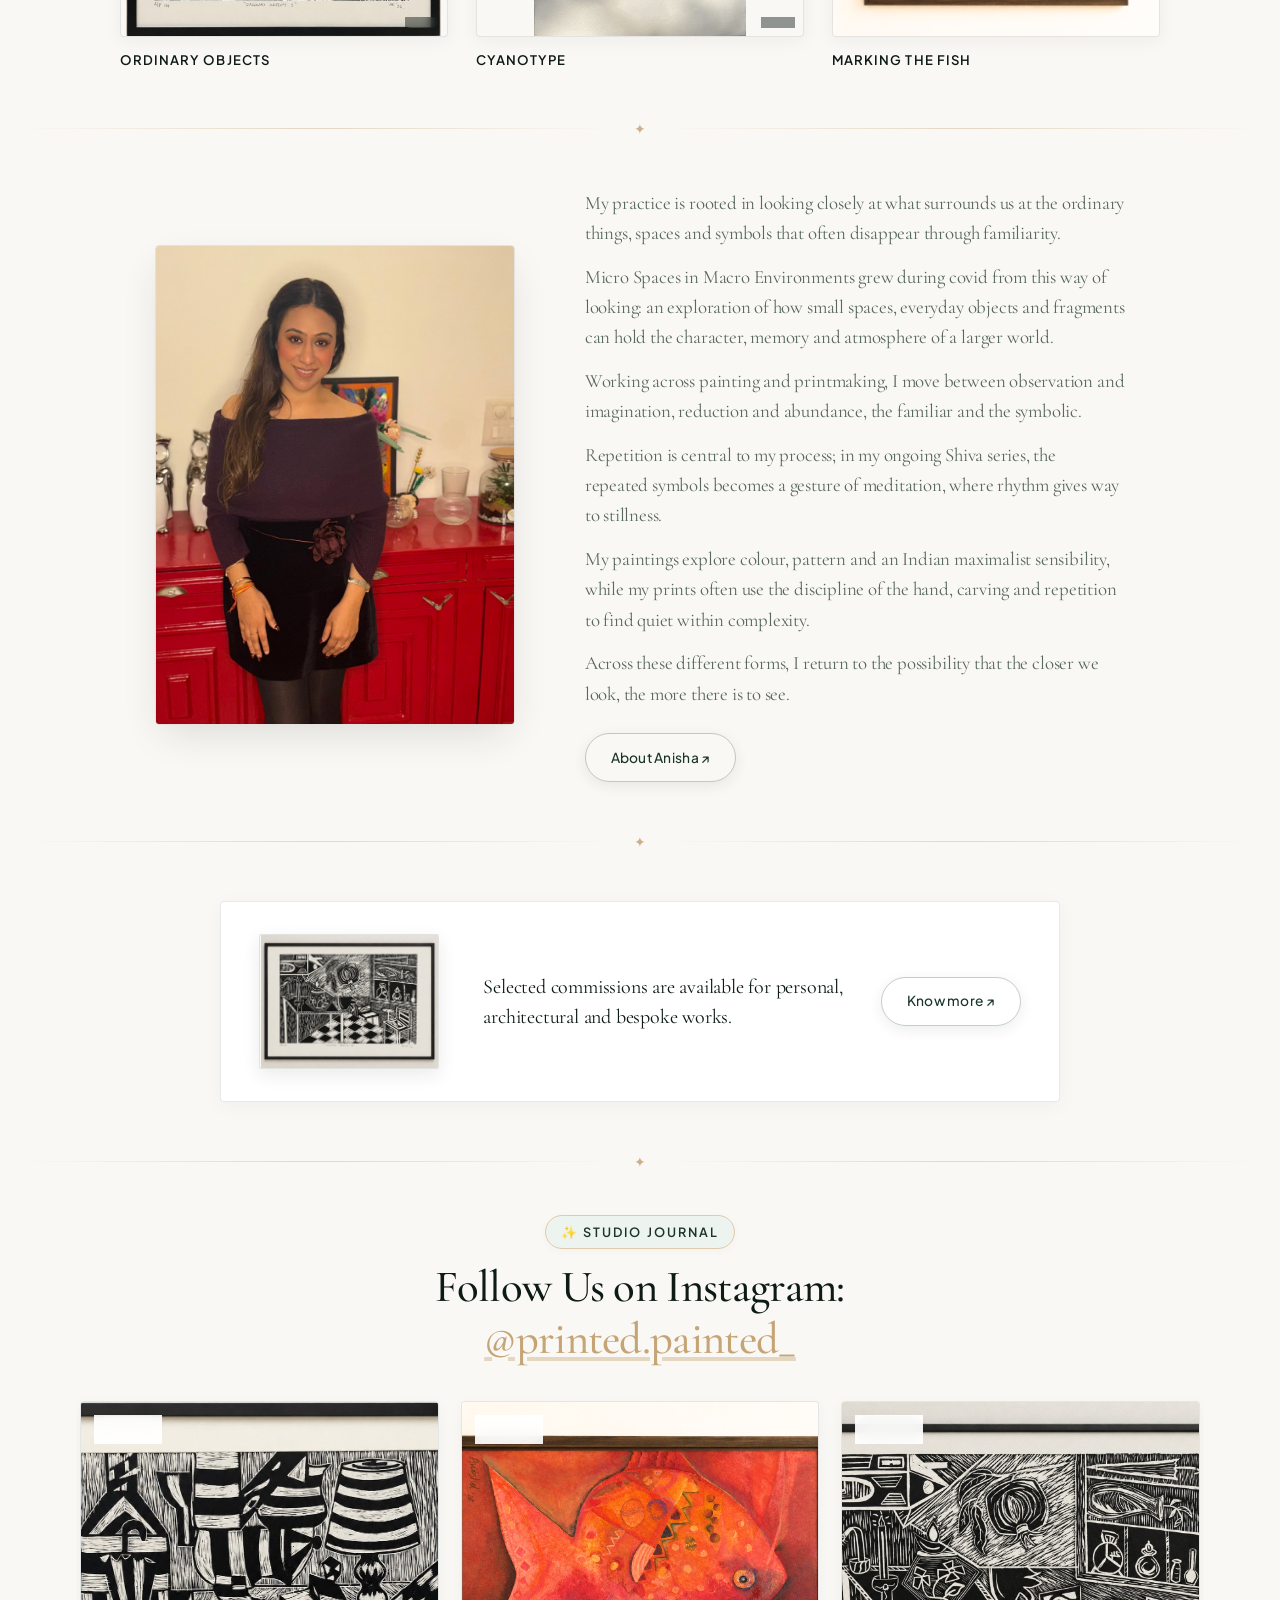
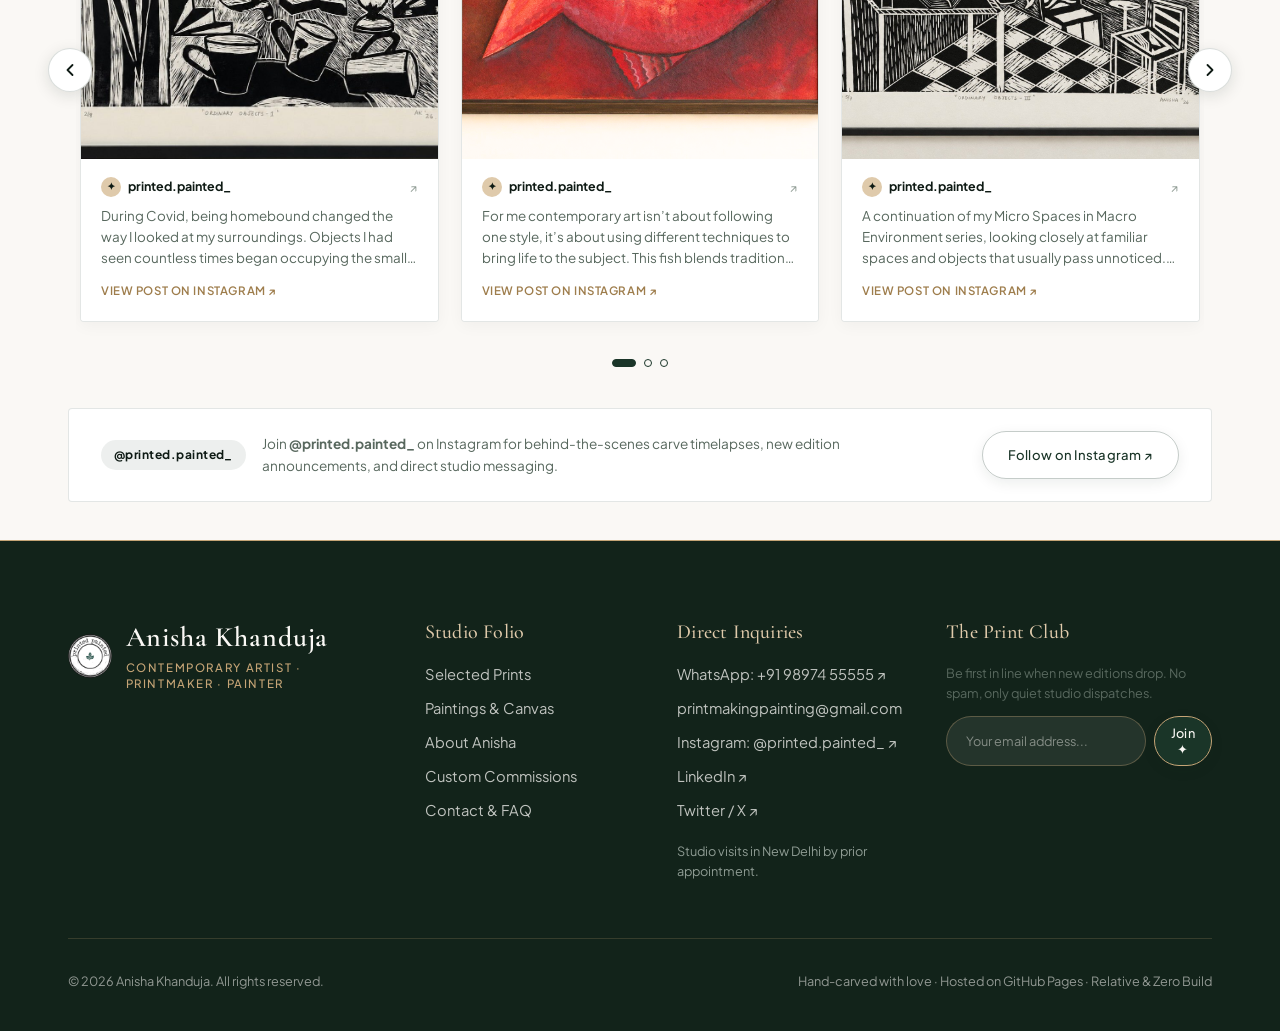
==== commit 52d13ff4: "Standardize typography and font hierarchy across all website pages" ====
--- a/index.html
+++ b/index.html
@@ -29,7 +29,7 @@
   <!-- Google Fonts: Cormorant Garamond & Plus Jakarta Sans -->
   <link rel="preconnect" href="https://fonts.googleapis.com">
   <link rel="preconnect" href="https://fonts.gstatic.com" crossorigin>
-  <link href="https://fonts.googleapis.com/css2?family=Cormorant+Garamond:ital,wght@0,300;0,400;0,500;0,600;0,700;1,400;1,600&family=Plus+Jakarta+Sans:ital,wght@0,400;0,500;0,600;0,700;1,400&display=swap" rel="stylesheet">
+  <link href="https://fonts.googleapis.com/css2?family=Cormorant+Garamond:ital,wght@0,300;0,400;0,500;0,600;0,700;1,400;1,500;1,600&family=Plus+Jakarta+Sans:ital,wght@0,300;0,400;0,500;0,600;0,700;1,400&display=swap" rel="stylesheet">
 
   <!-- Stylesheet (Relative Path for GitHub Pages) -->
   <link rel="stylesheet" href="css/style.css">
--- a/css/style.css
+++ b/css/style.css
@@ -7,7 +7,7 @@
  */
 
 /* Google Fonts: Cormorant Garamond (Majestic Editorial Serif) + Plus Jakarta Sans (Clean Understated Sans) */
-@import url('https://fonts.googleapis.com/css2?family=Cormorant+Garamond:ital,wght@0,300;0,400;0,500;0,600;0,700;1,400;1,600&family=Plus+Jakarta+Sans:ital,wght@0,400;0,500;0,600;0,700;1,400&display=swap');
+@import url('https://fonts.googleapis.com/css2?family=Cormorant+Garamond:ital,wght@0,300;0,400;0,500;0,600;0,700;1,400;1,500;1,600&family=Plus+Jakarta+Sans:ital,wght@0,300;0,400;0,500;0,600;0,700;1,400&display=swap');
 
 /* Modular Stylesheets */
 @import url('./tokens.css');
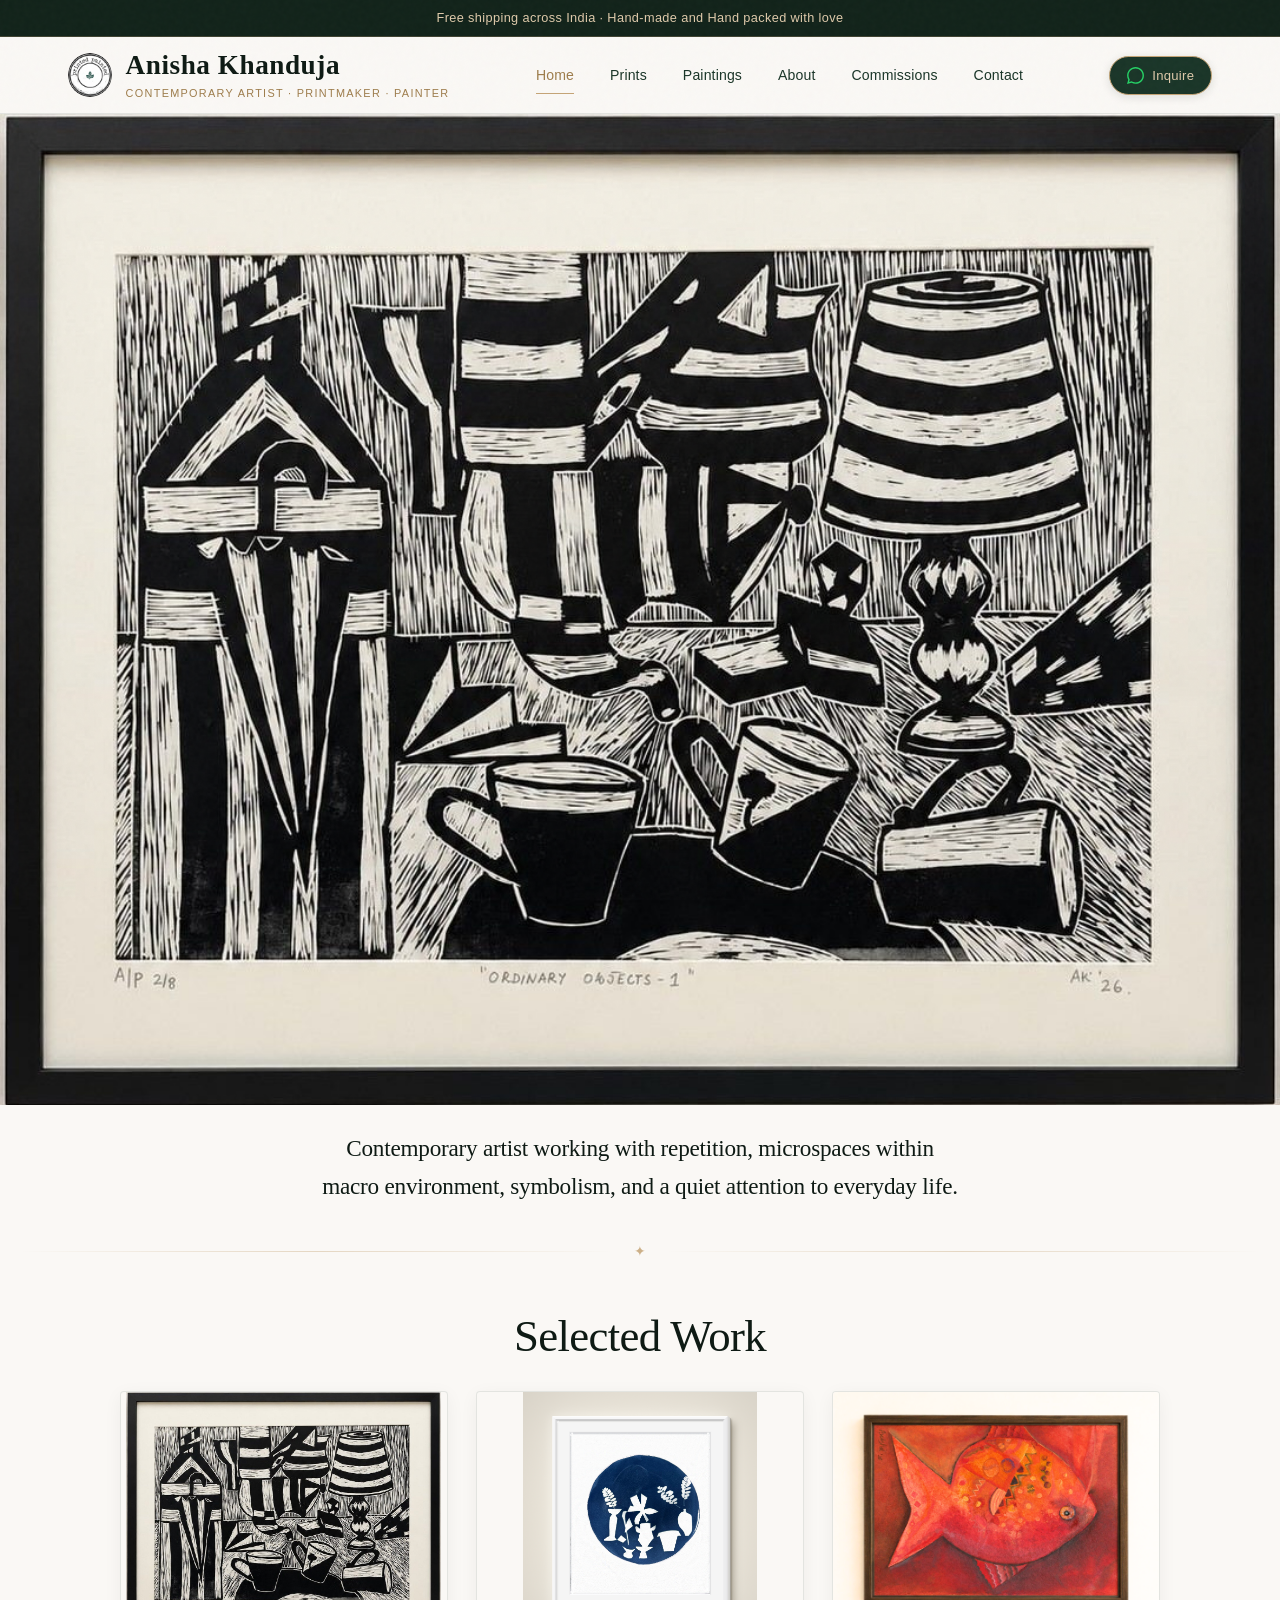
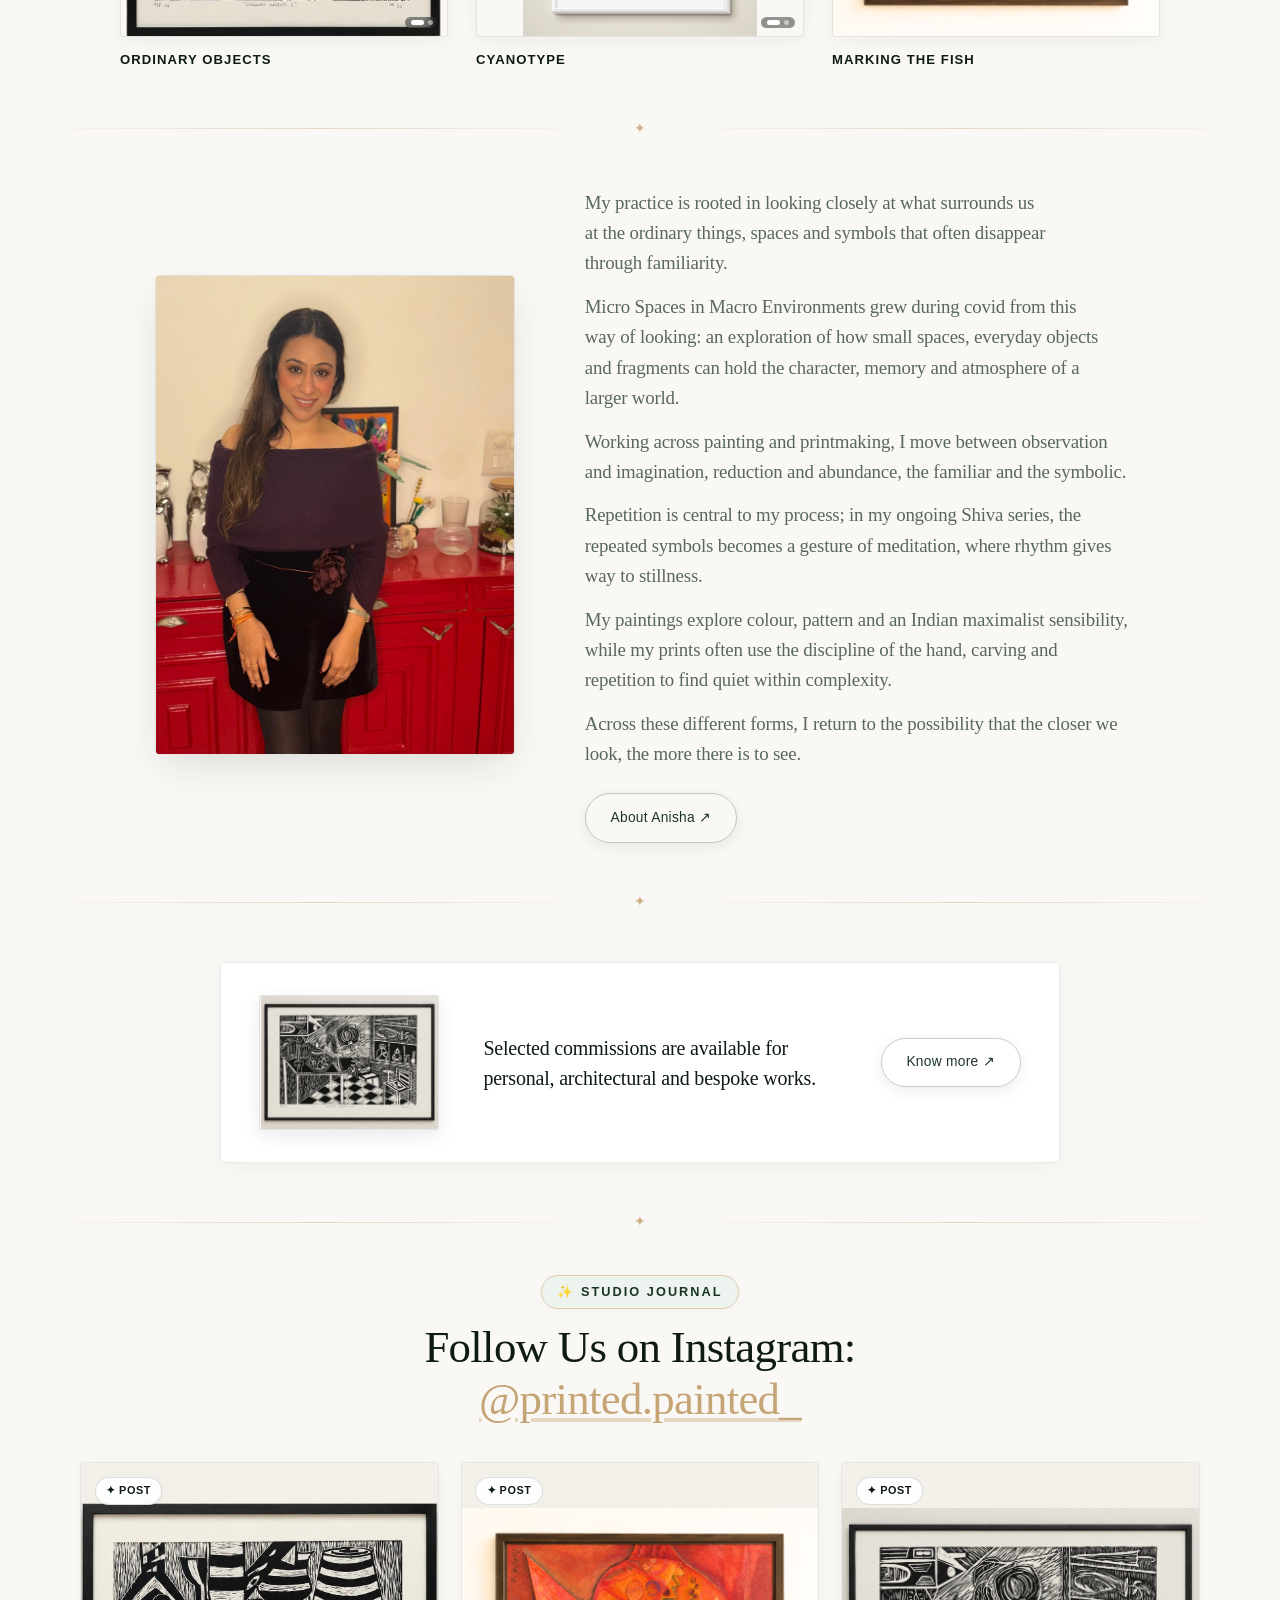
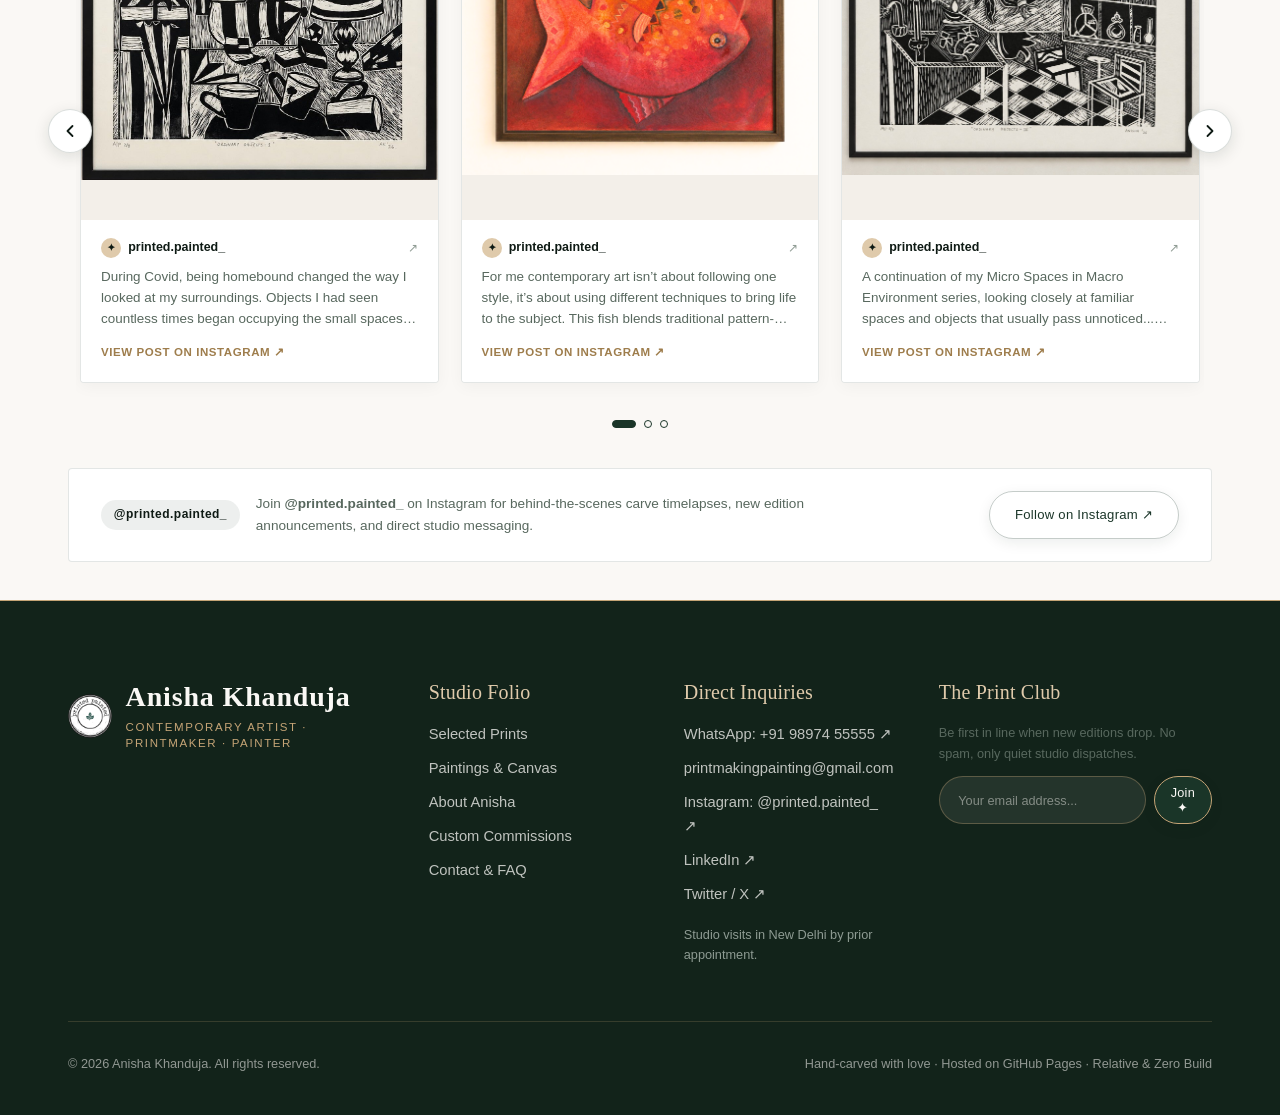
==== commit af25f85c: "Security audit: add security directives & CSP, sanitize cart XSS, untrack internal files, add _heade" ====
--- a/index.html
+++ b/index.html
@@ -3,6 +3,12 @@
 <head>
   <meta charset="UTF-8">
   <meta name="viewport" content="width=device-width, initial-scale=1.0">
+  
+  <!-- Security Directives -->
+  <meta http-equiv="X-Content-Type-Options" content="nosniff">
+  <meta name="referrer" content="strict-origin-when-cross-origin">
+  <meta http-equiv="Permissions-Policy" content="camera=(), microphone=(), geolocation=()">
+  <meta http-equiv="Content-Security-Policy" content="default-src 'self'; script-src 'self' 'unsafe-inline'; style-src 'self' 'unsafe-inline' https://fonts.googleapis.com; font-src 'self' https://fonts.gstatic.com data:; img-src 'self' data: https:; connect-src 'self' https://formsubmit.co; base-uri 'self'; form-action 'self' https://formsubmit.co;">
   
   <!-- Primary Meta Tags -->
   <title>Anisha Khanduja — Contemporary Artist · Printmaker · Painter</title>
